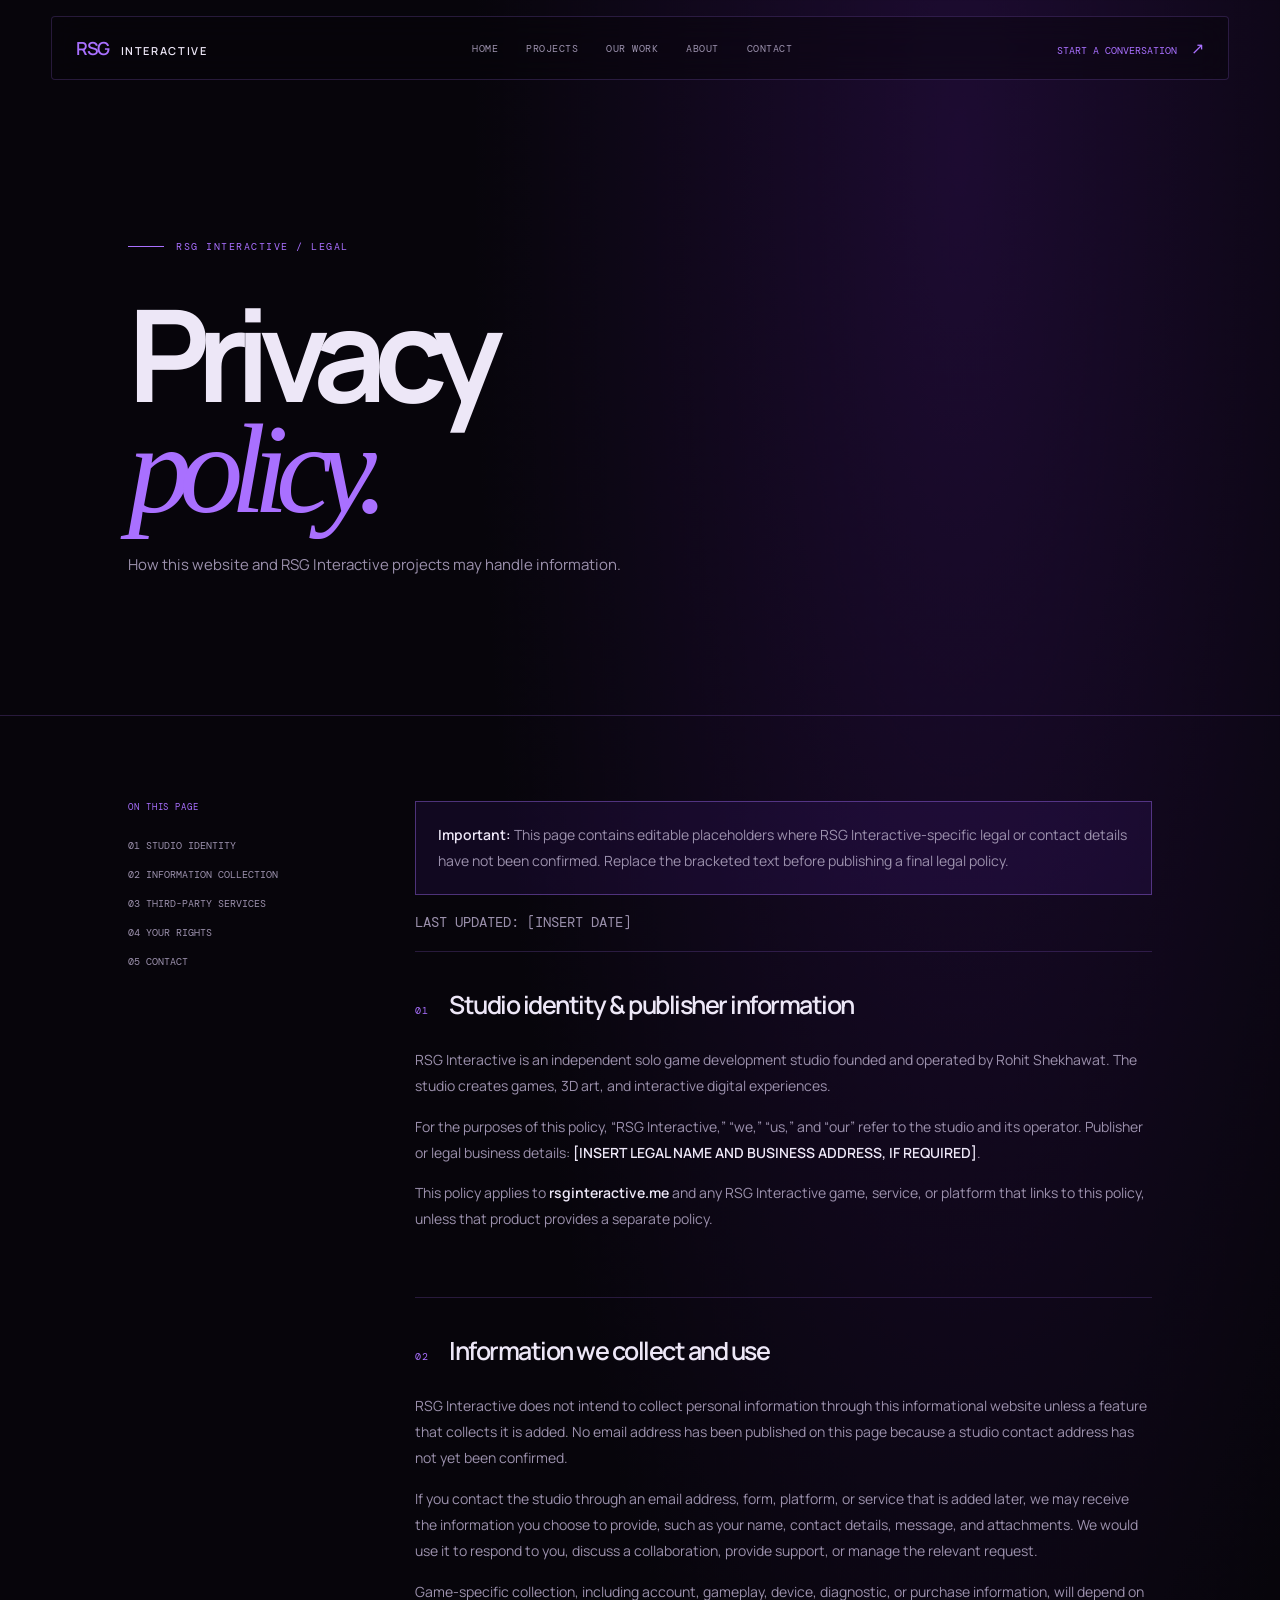
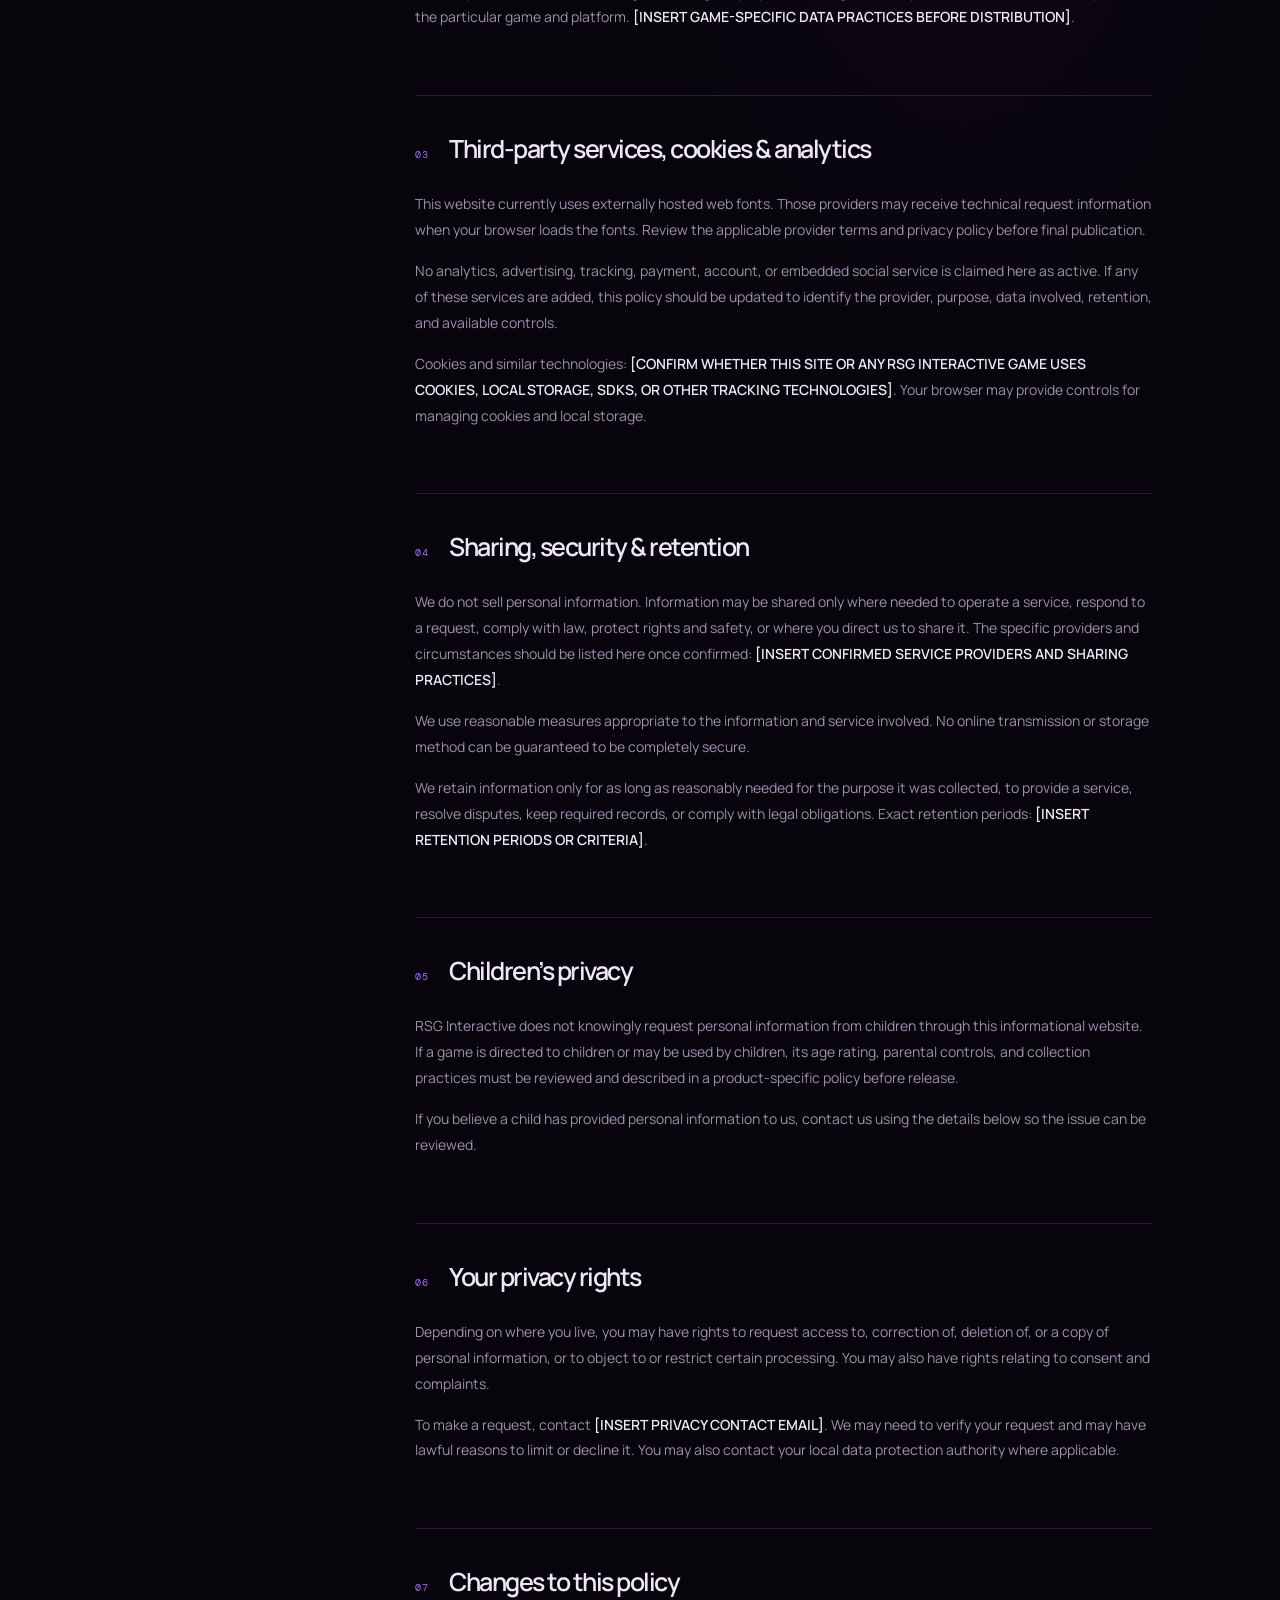
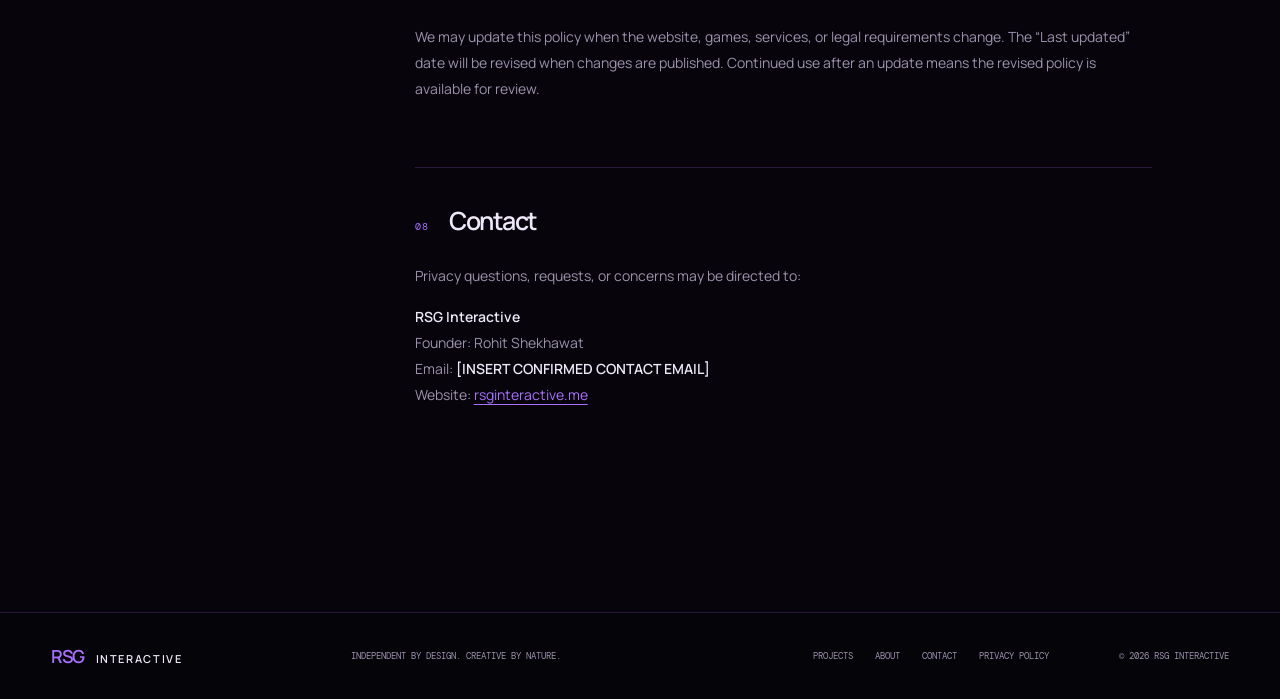
==== privacy-policy.html @ f35d57cc "SMALL_CHANGES" ====
<!doctype html>
<html lang="en">
<head>
  <meta charset="utf-8">
  <meta name="viewport" content="width=device-width, initial-scale=1">
  <meta name="description" content="Privacy Policy for RSG Interactive, an independent game development studio operated by Rohit Shekhawat.">
  <meta name="theme-color" content="#07050b">
  <title>Privacy Policy — RSG Interactive</title>
  <link rel="preconnect" href="https://fonts.googleapis.com">
  <link rel="preconnect" href="https://fonts.gstatic.com" crossorigin>
  <link href="https://fonts.googleapis.com/css2?family=DM+Mono:wght@400;500&family=Manrope:wght@400;500;600;700;800&display=swap" rel="stylesheet">
  <link rel="stylesheet" href="style.css">
</head>
<body>
  <header class="site-header" id="home">
    <a class="brand" href="index.html" aria-label="RSG Interactive home"><span>RSG</span> INTERACTIVE</a>
    <nav class="site-nav" aria-label="Primary navigation">
      <a href="index.html">Home</a><a href="index.html#projects">Projects</a><a href="index.html#work">Our Work</a><a href="index.html#about">About</a><a href="index.html#contact">Contact</a>
    </nav>
    <a class="nav-contact" href="index.html#contact">Start a conversation <span>↗</span></a>
    <button class="menu-toggle" type="button" aria-label="Open navigation" aria-expanded="false"><i></i><i></i></button>
  </header>

  <main class="privacy-page">
    <section class="privacy-hero"><p class="kicker"><span></span> RSG Interactive / Legal</p><h1>Privacy<br><em>policy.</em></h1><p>How this website and RSG Interactive projects may handle information.</p></section>
    <div class="privacy-layout">
      <aside class="privacy-index"><span>On this page</span><a href="#identity">01 Studio identity</a><a href="#collection">02 Information collection</a><a href="#services">03 Third-party services</a><a href="#rights">04 Your rights</a><a href="#contact">05 Contact</a></aside>
      <article class="privacy-copy">
        <p class="policy-note"><strong>Important:</strong> This page contains editable placeholders where RSG Interactive-specific legal or contact details have not been confirmed. Replace the bracketed text before publishing a final legal policy.</p>
        <p class="last-updated">Last updated: [INSERT DATE]</p>
        <section id="identity"><h2>01 <span>Studio identity & publisher information</span></h2><p>RSG Interactive is an independent solo game development studio founded and operated by Rohit Shekhawat. The studio creates games, 3D art, and interactive digital experiences.</p><p>For the purposes of this policy, “RSG Interactive,” “we,” “us,” and “our” refer to the studio and its operator. Publisher or legal business details: <strong>[INSERT LEGAL NAME AND BUSINESS ADDRESS, IF REQUIRED]</strong>.</p><p>This policy applies to <strong>rsginteractive.me</strong> and any RSG Interactive game, service, or platform that links to this policy, unless that product provides a separate policy.</p></section>
        <section id="collection"><h2>02 <span>Information we collect and use</span></h2><p>RSG Interactive does not intend to collect personal information through this informational website unless a feature that collects it is added. No email address has been published on this page because a studio contact address has not yet been confirmed.</p><p>If you contact the studio through an email address, form, platform, or service that is added later, we may receive the information you choose to provide, such as your name, contact details, message, and attachments. We would use it to respond to you, discuss a collaboration, provide support, or manage the relevant request.</p><p>Game-specific collection, including account, gameplay, device, diagnostic, or purchase information, will depend on the particular game and platform. <strong>[INSERT GAME-SPECIFIC DATA PRACTICES BEFORE DISTRIBUTION]</strong>.</p></section>
        <section id="services"><h2>03 <span>Third-party services, cookies & analytics</span></h2><p>This website currently uses externally hosted web fonts. Those providers may receive technical request information when your browser loads the fonts. Review the applicable provider terms and privacy policy before final publication.</p><p>No analytics, advertising, tracking, payment, account, or embedded social service is claimed here as active. If any of these services are added, this policy should be updated to identify the provider, purpose, data involved, retention, and available controls.</p><p>Cookies and similar technologies: <strong>[CONFIRM WHETHER THIS SITE OR ANY RSG INTERACTIVE GAME USES COOKIES, LOCAL STORAGE, SDKS, OR OTHER TRACKING TECHNOLOGIES]</strong>. Your browser may provide controls for managing cookies and local storage.</p></section>
        <section><h2>04 <span>Sharing, security & retention</span></h2><p>We do not sell personal information. Information may be shared only where needed to operate a service, respond to a request, comply with law, protect rights and safety, or where you direct us to share it. The specific providers and circumstances should be listed here once confirmed: <strong>[INSERT CONFIRMED SERVICE PROVIDERS AND SHARING PRACTICES]</strong>.</p><p>We use reasonable measures appropriate to the information and service involved. No online transmission or storage method can be guaranteed to be completely secure.</p><p>We retain information only for as long as reasonably needed for the purpose it was collected, to provide a service, resolve disputes, keep required records, or comply with legal obligations. Exact retention periods: <strong>[INSERT RETENTION PERIODS OR CRITERIA]</strong>.</p></section>
        <section><h2>05 <span>Children’s privacy</span></h2><p>RSG Interactive does not knowingly request personal information from children through this informational website. If a game is directed to children or may be used by children, its age rating, parental controls, and collection practices must be reviewed and described in a product-specific policy before release.</p><p>If you believe a child has provided personal information to us, contact us using the details below so the issue can be reviewed.</p></section>
        <section id="rights"><h2>06 <span>Your privacy rights</span></h2><p>Depending on where you live, you may have rights to request access to, correction of, deletion of, or a copy of personal information, or to object to or restrict certain processing. You may also have rights relating to consent and complaints.</p><p>To make a request, contact <strong>[INSERT PRIVACY CONTACT EMAIL]</strong>. We may need to verify your request and may have lawful reasons to limit or decline it. You may also contact your local data protection authority where applicable.</p></section>
        <section><h2>07 <span>Changes to this policy</span></h2><p>We may update this policy when the website, games, services, or legal requirements change. The “Last updated” date will be revised when changes are published. Continued use after an update means the revised policy is available for review.</p></section>
        <section id="contact"><h2>08 <span>Contact</span></h2><p>Privacy questions, requests, or concerns may be directed to:</p><p><strong>RSG Interactive</strong><br>Founder: Rohit Shekhawat<br>Email: <strong>[INSERT CONFIRMED CONTACT EMAIL]</strong><br>Website: <a href="https://rsginteractive.me/">rsginteractive.me</a></p></section>
      </article>
    </div>
  </main>
  <footer class="footer"><a class="brand" href="index.html"><span>RSG</span> INTERACTIVE</a><p>Independent by Design. Creative by Nature.</p><nav aria-label="Footer navigation"><a href="index.html#projects">Projects</a><a href="index.html#about">About</a><a href="index.html#contact">Contact</a><a href="privacy-policy.html">Privacy policy</a></nav><small>© <span id="year"></span> RSG INTERACTIVE</small></footer>
  <script src="script.js"></script>
</body>
</html>
---- style.css ----
:root{--black:#07050b;--plum:#12091f;--purple:#32105f;--violet:#7027d9;--lav:#a970ff;--white:#ede7f7;--muted:#9c91ad;--line:rgba(169,112,255,.2);--sans:'Manrope',Arial,sans-serif;--mono:'DM Mono',monospace}
*{box-sizing:border-box}html{scroll-behavior:smooth}body{margin:0;background:var(--black);color:var(--white);font-family:var(--sans);overflow-x:hidden}a{color:inherit;text-decoration:none}button{font:inherit}
.cursor-glow{position:fixed;z-index:0;pointer-events:none;width:420px;height:420px;border-radius:50%;background:radial-gradient(circle,rgba(112,39,217,.12),transparent 68%);transform:translate(-50%,-50%);transition:opacity .3s}
.site-header{position:fixed;z-index:20;top:16px;left:4%;right:4%;height:64px;padding:0 24px;display:flex;align-items:center;justify-content:space-between;border:1px solid rgba(169,112,255,.2);border-radius:4px;background:rgba(7,5,11,.45);backdrop-filter:blur(18px);transition:.3s}.site-header.scrolled{background:rgba(18,9,31,.94);border-color:rgba(169,112,255,.35)}
.brand{font-size:11px;letter-spacing:.15em;font-weight:600;white-space:nowrap}.brand span{color:var(--lav);font-size:18px;letter-spacing:-.08em;margin-right:8px}.site-nav{display:flex;gap:28px;font:10px var(--mono);text-transform:uppercase;letter-spacing:.05em}.site-nav a{color:var(--muted);transition:.2s}.site-nav a:hover,.site-nav a.active{color:var(--white)}.nav-contact{font:10px var(--mono);text-transform:uppercase;color:var(--lav)}.nav-contact span{font-size:16px;margin-left:8px}.menu-toggle{display:none;background:none;border:0;padding:8px}.menu-toggle i{display:block;width:23px;border-top:1px solid var(--white);margin:5px}
.hero{min-height:780px;height:100vh;position:relative;display:flex;align-items:center;padding:130px 10vw 70px;overflow:hidden;background:radial-gradient(ellipse at 74% 44%,rgba(75,24,130,.42),transparent 43%),radial-gradient(ellipse at 11% 80%,rgba(49,16,95,.2),transparent 38%),var(--black)}.hero-grid{position:absolute;inset:0;opacity:.22;background-image:linear-gradient(rgba(169,112,255,.11) 1px,transparent 1px),linear-gradient(90deg,rgba(169,112,255,.11) 1px,transparent 1px);background-size:120px 120px;mask-image:linear-gradient(90deg,transparent 0%,black 55%,transparent 100%);transform:perspective(500px) rotateX(55deg) scale(1.7);transform-origin:center bottom}.orb{position:absolute;border-radius:50%;filter:blur(3px);pointer-events:none}.orb-one{width:53vw;height:53vw;right:-11%;top:7%;border:1px solid rgba(169,112,255,.28);box-shadow:0 0 100px rgba(112,39,217,.18),inset 0 0 80px rgba(112,39,217,.16)}.orb-two{width:22vw;height:22vw;right:13%;top:25%;background:radial-gradient(circle,rgba(169,112,255,.28),transparent 63%);animation:pulse 6s ease-in-out infinite}.particles i{position:absolute;width:3px;height:3px;border-radius:50%;background:var(--lav);box-shadow:0 0 12px var(--lav);animation:float 7s ease-in-out infinite}.particles i:nth-child(1){left:16%;top:28%}.particles i:nth-child(2){left:39%;top:20%;animation-delay:2s}.particles i:nth-child(3){left:80%;top:33%;animation-delay:1s}.particles i:nth-child(4){left:64%;top:74%;animation-delay:3s}.particles i:nth-child(5){left:28%;top:76%;animation-delay:4s}.particles i:nth-child(6){left:91%;top:64%;animation-delay:1.5s}
.hero-copy{position:relative;z-index:2;max-width:900px}.kicker,.section-tag{font:10px var(--mono);letter-spacing:.15em;text-transform:uppercase;color:var(--lav)}.kicker{display:flex;align-items:center;gap:12px}.kicker span{width:36px;border-top:1px solid var(--lav)}.hero-brand{font:12px var(--mono);letter-spacing:.22em;margin:42px 0 24px;color:var(--lav)}.hero-brand b{color:var(--white);font-weight:400}.hero h1{font-size:clamp(62px,9vw,145px);line-height:.9;letter-spacing:-.09em;font-weight:700;margin:0;max-width:900px;text-transform:uppercase}.hero h1 em{font-family:Georgia,serif;text-transform:none;font-weight:400;color:var(--lav);letter-spacing:-.1em}.hero h1 span{display:block;font-size:.57em;letter-spacing:-.08em;color:#9e96a9;margin-top:12px}.hero-lede{max-width:420px;color:var(--muted);font-size:14px;line-height:1.7;margin:42px 0 30px}.hero-actions{display:flex;gap:12px}.button{font:10px var(--mono);letter-spacing:.08em;text-transform:uppercase;padding:16px 21px;border:1px solid var(--line);transition:.25s}.button span{font-size:15px;margin-left:14px}.button-primary{background:var(--violet);border-color:var(--violet)}.button-primary:hover{background:var(--lav);color:var(--black)}.button-ghost:hover{background:rgba(169,112,255,.12)}.hero-meta{position:absolute;z-index:2;left:10vw;right:10vw;bottom:32px;display:flex;justify-content:space-between;color:#675d74;font:9px var(--mono);letter-spacing:.1em;text-transform:uppercase}.scroll-note{display:flex;gap:9px;align-items:center}.scroll-note i{width:1px;height:30px;background:var(--lav);display:inline-block}
.section-wrap{padding:150px 10vw;position:relative}.intro{background:linear-gradient(130deg,var(--plum),var(--black) 80%);display:grid;grid-template-columns:30% 70%;border-top:1px solid var(--line)}.intro-content{max-width:750px}.intro h2,.section-head h2,.expertise h2,.about h2{font-size:clamp(52px,7vw,105px);line-height:.88;letter-spacing:-.1em;margin:0 0 38px}.intro h2 em,.section-head h2 em,.expertise h2 em,.about h2 em,.contact h2 em{font-family:Georgia,serif;font-weight:400;color:var(--lav)}.intro-content p{color:var(--muted);font-size:15px;line-height:1.8;max-width:500px;margin:0 0 30px}.intro-content strong{color:var(--white);font-weight:500}.arrow-link{font:10px var(--mono);letter-spacing:.09em;text-transform:uppercase;color:var(--lav);border-bottom:1px solid var(--line);padding-bottom:10px}.arrow-link span{margin-left:15px;font-size:15px}
.projects{background:#0b0711}.section-head{display:flex;justify-content:space-between;align-items:end;margin-bottom:65px}.section-head h2{margin-top:24px;margin-bottom:0}.section-head>p{font:10px var(--mono);line-height:1.7;color:var(--muted);text-align:right}.project-grid{display:grid;grid-template-columns:1.12fr .88fr;gap:22px}.project-card:nth-child(2){margin-top:110px}.project-image{height:470px;position:relative;overflow:hidden;border:1px solid var(--line);transition:.5s}.project-card:hover .project-image{border-color:var(--lav);box-shadow:0 0 50px rgba(112,39,217,.18)}.placeholder-label{position:absolute;z-index:3;top:20px;right:20px;color:rgba(237,231,247,.5);font:8px var(--mono);text-transform:uppercase}.placeholder-coin{background:radial-gradient(circle at 54% 46%,rgba(112,39,217,.7),transparent 4%,rgba(50,16,95,.35) 22%,transparent 48%),linear-gradient(145deg,#12091f,#07050b 70%)}.placeholder-coin:before{content:'';position:absolute;inset:-20%;background:repeating-linear-gradient(130deg,transparent 0 45px,rgba(169,112,255,.08) 46px 47px);transform:rotate(8deg)}.coin-symbol{position:absolute;z-index:1;left:32%;top:26%;width:205px;height:205px;border:1px solid var(--lav);border-radius:50%;display:grid;place-items:center;color:var(--lav);font:130px Georgia;box-shadow:inset 0 0 0 14px rgba(169,112,255,.08),0 0 70px rgba(112,39,217,.38);transform:rotate(15deg)}.scan-lines{position:absolute;inset:0;background:repeating-linear-gradient(0deg,transparent 0 5px,rgba(169,112,255,.05) 6px 7px)}.placeholder-hanmul{background:linear-gradient(145deg,#27113d,#090712 72%)}.placeholder-hanmul:before{content:'';position:absolute;inset:0;background:radial-gradient(circle at 66% 26%,#dbc8ff 0 7%,transparent 7.5%),linear-gradient(155deg,transparent 42%,#32105f 42.2% 49%,transparent 49.2%),linear-gradient(40deg,transparent 37%,#1a1025 37.2% 59%,transparent 59.2%)}.hanmul-sun{position:absolute;width:130px;height:130px;border-radius:50%;right:19%;top:19%;background:radial-gradient(circle,#ede7f7,#a970ff 45%,transparent 70%);opacity:.8}.hanmul-land{position:absolute;bottom:-12%;left:-10%;width:130%;height:55%;background:#0d0a15;transform:rotate(-8deg);border-top:1px solid var(--lav)}.project-index,.project-type{position:absolute;bottom:20px;z-index:3;font:9px var(--mono);letter-spacing:.12em}.project-index{left:20px;color:var(--lav)}.project-type{right:20px;color:var(--muted)}.project-caption{display:flex;justify-content:space-between;gap:20px;border-bottom:1px solid var(--line);padding:21px 0}.project-caption h3{margin:0 0 8px;font-size:26px;letter-spacing:-.07em}.project-caption p{color:var(--muted);font-size:12px;line-height:1.6;max-width:440px;margin:0}.project-link{font:9px var(--mono);color:var(--lav);white-space:nowrap;padding-top:5px}
.work{background:var(--black)}.work-grid{display:grid;grid-template-columns:repeat(12,1fr);gap:14px}.work-tile{grid-column:span 4}.work-tile:nth-child(4),.work-tile:nth-child(5){grid-column:span 6}.tile-art{height:255px;position:relative;overflow:hidden;border:1px solid var(--line)}.tile-art>span{position:absolute;z-index:2;top:14px;left:15px;font:10px var(--mono);color:var(--lav)}.work-tile h3{font-size:16px;letter-spacing:-.04em;margin:15px 0 5px}.work-tile p{font:9px var(--mono);color:var(--muted);margin:0;text-transform:uppercase}.tile-character .tile-art{background:radial-gradient(circle at 50% 40%,rgba(169,112,255,.6),transparent 28%),#150c24}.wire-figure{position:absolute;width:125px;height:190px;left:38%;top:18%;border:1px solid var(--lav);border-radius:48% 45% 20% 20%;transform:rotate(8deg);box-shadow:25px 20px 0 -18px #7027d9}.tile-environment .tile-art{background:linear-gradient(155deg,#32105f,#100b18)}.mountain-art{position:absolute;bottom:-13%;left:-5%;width:110%;height:70%;background:#1e1131;clip-path:polygon(0 100%,28% 22%,43% 55%,65% 0,100% 100%);border-top:1px solid var(--lav)}.tile-props .tile-art{background:radial-gradient(circle,#7027d9 0,transparent 3%,#12091f 35%,#07050b 80%)}.prop-art{position:absolute;width:100px;height:145px;border:1px solid var(--lav);left:40%;top:23%;transform:rotate(25deg);box-shadow:30px 12px 0 -1px rgba(169,112,255,.18)}.tile-animation .tile-art{background:#0d0815}.orbit-art{position:absolute;width:220px;height:220px;border:1px solid var(--lav);border-radius:50%;left:30%;top:8%;box-shadow:0 0 0 30px rgba(112,39,217,.12),inset 0 0 40px rgba(169,112,255,.18)}.tile-texture .tile-art{background:repeating-linear-gradient(120deg,#1b0b2d 0 11px,#32105f 12px 20px,#7027d9 21px 25px,#12091f 26px 37px)}
.expertise{display:grid;grid-template-columns:30% 70%;background:linear-gradient(135deg,#0d0716,#12091f)}.expertise-content{display:grid;grid-template-columns:1fr 1fr;gap:10%}.expertise h2{margin:0}.skill-list{border-top:1px solid var(--line)}.skill-list div{display:grid;grid-template-columns:36px 1fr 20px;gap:10px;align-items:center;min-height:57px;border-bottom:1px solid var(--line)}.skill-list span,.skill-list i{font:9px var(--mono);font-style:normal;color:var(--muted)}.skill-list b{font-size:13px;font-weight:500}
.about{display:grid;grid-template-columns:1fr 1fr;gap:10%;align-items:center;background:var(--black)}.about-visual{aspect-ratio:1;max-width:500px;position:relative;display:grid;place-items:center;background:radial-gradient(circle,rgba(169,112,255,.35),transparent 53%),var(--plum);border:1px solid var(--line);overflow:hidden}.about-visual:before,.about-visual:after{content:'';position:absolute;border:1px solid rgba(169,112,255,.4);border-radius:50%;width:85%;aspect-ratio:1}.about-visual:after{width:55%}.about-visual>span{font-size:clamp(80px,13vw,180px);font-weight:800;letter-spacing:-.15em;color:var(--lav);z-index:1}.about-visual small{position:absolute;z-index:2;left:20px;bottom:20px;font:9px var(--mono);line-height:1.6}.about h2{margin:25px 0 42px}.about-copy>p{max-width:440px;color:var(--muted);font-size:14px;line-height:1.8;margin:0 0 15px}
.contact{padding:150px 10vw 75px;background:linear-gradient(125deg,#32105f 0%,#12091f 45%,#07050b 100%);border-top:1px solid var(--line)}.contact h2{font-size:clamp(50px,8vw,120px);line-height:.9;letter-spacing:-.1em;margin:55px 0 30px}.contact>p:not(.section-tag){color:var(--muted);max-width:390px;font-size:14px;line-height:1.7}.contact-email{display:block;width:max-content;max-width:100%;margin-top:52px;padding-bottom:12px;border-bottom:1px solid var(--lav);font:clamp(20px,3vw,38px) var(--mono);color:var(--white)}.contact-email span{color:var(--lav);margin-left:24px}.socials{display:flex;gap:30px;margin-top:55px;font:10px var(--mono);text-transform:uppercase;color:var(--lav)}.socials span{margin-left:10px}.footer{display:grid;grid-template-columns:1fr 1.4fr 1.2fr auto;align-items:center;gap:20px;padding:28px 4%;background:#050408;border-top:1px solid var(--line);color:var(--muted)}.footer .brand{color:var(--white)}.footer p,.footer small,.footer nav{font:9px var(--mono);text-transform:uppercase}.footer nav{display:flex;justify-content:center;gap:22px}.footer nav a:hover{color:var(--lav)}
.reveal{opacity:0;transform:translateY(25px);transition:opacity .8s,transform .8s}.reveal.visible{opacity:1;transform:none}@keyframes pulse{50%{transform:scale(1.12);opacity:.7}}@keyframes float{50%{transform:translateY(-20px);opacity:.3}}
@media(max-width:800px){.site-header{left:4%;right:4%;padding:0 16px}.site-nav,.nav-contact{display:none}.menu-toggle{display:block}.site-nav.is-open{display:flex;position:absolute;top:63px;left:-1px;right:-1px;padding:25px;flex-direction:column;gap:22px;background:rgba(18,9,31,.98);border:1px solid var(--line)}.hero{min-height:760px;padding:140px 7vw 70px}.hero h1{font-size:15vw}.hero-lede{font-size:13px}.hero-meta{left:7vw;right:7vw}.section-wrap{padding:95px 7vw}.intro,.expertise,.about{display:block}.intro-content{margin-top:45px}.section-head{display:block}.section-head>p{text-align:left;margin-top:25px}.project-grid{display:block}.project-card:nth-child(2){margin-top:55px}.project-image{height:370px}.work-grid{display:grid;grid-template-columns:1fr 1fr}.work-tile,.work-tile:nth-child(4),.work-tile:nth-child(5){grid-column:span 1}.tile-art{height:190px}.expertise-content{display:block;margin-top:45px}.expertise h2{margin-bottom:50px}.about-visual{margin-bottom:55px}.contact{padding:95px 7vw 60px}.footer{grid-template-columns:1fr 1fr}.footer p{grid-column:span 2}.footer nav{justify-content:start}.footer small{justify-self:end}}
@media(max-width:500px){.hero-actions{flex-direction:column;align-items:flex-start}.button{width:100%;text-align:center}.hero h1{font-size:17vw}.project-caption{display:block}.project-link{display:block;margin-top:16px}.work-grid{display:block}.work-tile{margin-bottom:28px}.tile-art{height:230px}.footer{display:flex;flex-wrap:wrap}.footer p{width:100%;order:3}.footer nav{order:4;flex-wrap:wrap}.footer small{order:2}.socials{flex-direction:column;gap:16px}}
.privacy-page{padding-top:120px;background:radial-gradient(ellipse at 75% 4%,rgba(75,24,130,.32),transparent 36%),var(--black)}.privacy-hero{padding:110px 10vw 125px;border-bottom:1px solid var(--line)}.privacy-hero h1{font-size:clamp(64px,10vw,145px);line-height:.86;letter-spacing:-.1em;margin:45px 0 30px}.privacy-hero h1 em{font-family:Georgia,serif;color:var(--lav);font-weight:400}.privacy-hero>p:last-child{color:var(--muted);font-size:15px}.privacy-layout{display:grid;grid-template-columns:28% 72%;max-width:1400px;margin:0 auto;padding:85px 10vw 140px}.privacy-index{display:flex;flex-direction:column;align-self:start;position:sticky;top:110px;gap:16px;padding-right:40px}.privacy-index span{font:9px var(--mono);color:var(--lav);text-transform:uppercase;letter-spacing:.1em;margin-bottom:10px}.privacy-index a{font:10px var(--mono);color:var(--muted);text-transform:uppercase;transition:.2s}.privacy-index a:hover{color:var(--white)}.privacy-copy{max-width:760px}.policy-note{border:1px solid rgba(169,112,255,.4);background:rgba(112,39,217,.1);padding:20px 22px;color:#c9bdd8;font-size:13px;line-height:1.7}.policy-note strong{color:var(--lav)}.last-updated{font:10px var(--mono);color:var(--muted);text-transform:uppercase;margin:35px 0 70px}.privacy-copy section{border-top:1px solid var(--line);padding:35px 0 50px;scroll-margin-top:100px}.privacy-copy h2{display:flex;gap:20px;align-items:baseline;color:var(--lav);font:10px var(--mono);letter-spacing:.12em;text-transform:uppercase;margin:0 0 25px}.privacy-copy h2 span{color:var(--white);font:600 25px var(--sans);letter-spacing:-.06em;text-transform:none}.privacy-copy p{color:var(--muted);font-size:14px;line-height:1.85;margin:0 0 15px}.privacy-copy p strong{color:var(--white);font-weight:600}.privacy-copy a{color:var(--lav);text-decoration:underline;text-underline-offset:4px}
@media(max-width:800px){.privacy-page{padding-top:85px}.privacy-hero{padding:85px 7vw 80px}.privacy-layout{display:block;padding:65px 7vw 90px}.privacy-index{position:static;display:grid;grid-template-columns:1fr 1fr;padding:0 0 60px;gap:14px}.privacy-index span{grid-column:span 2}.privacy-copy h2{display:block}.privacy-copy h2 span{display:block;margin-top:12px}.privacy-copy section{padding:30px 0 42px}.footer nav{flex-wrap:wrap}}
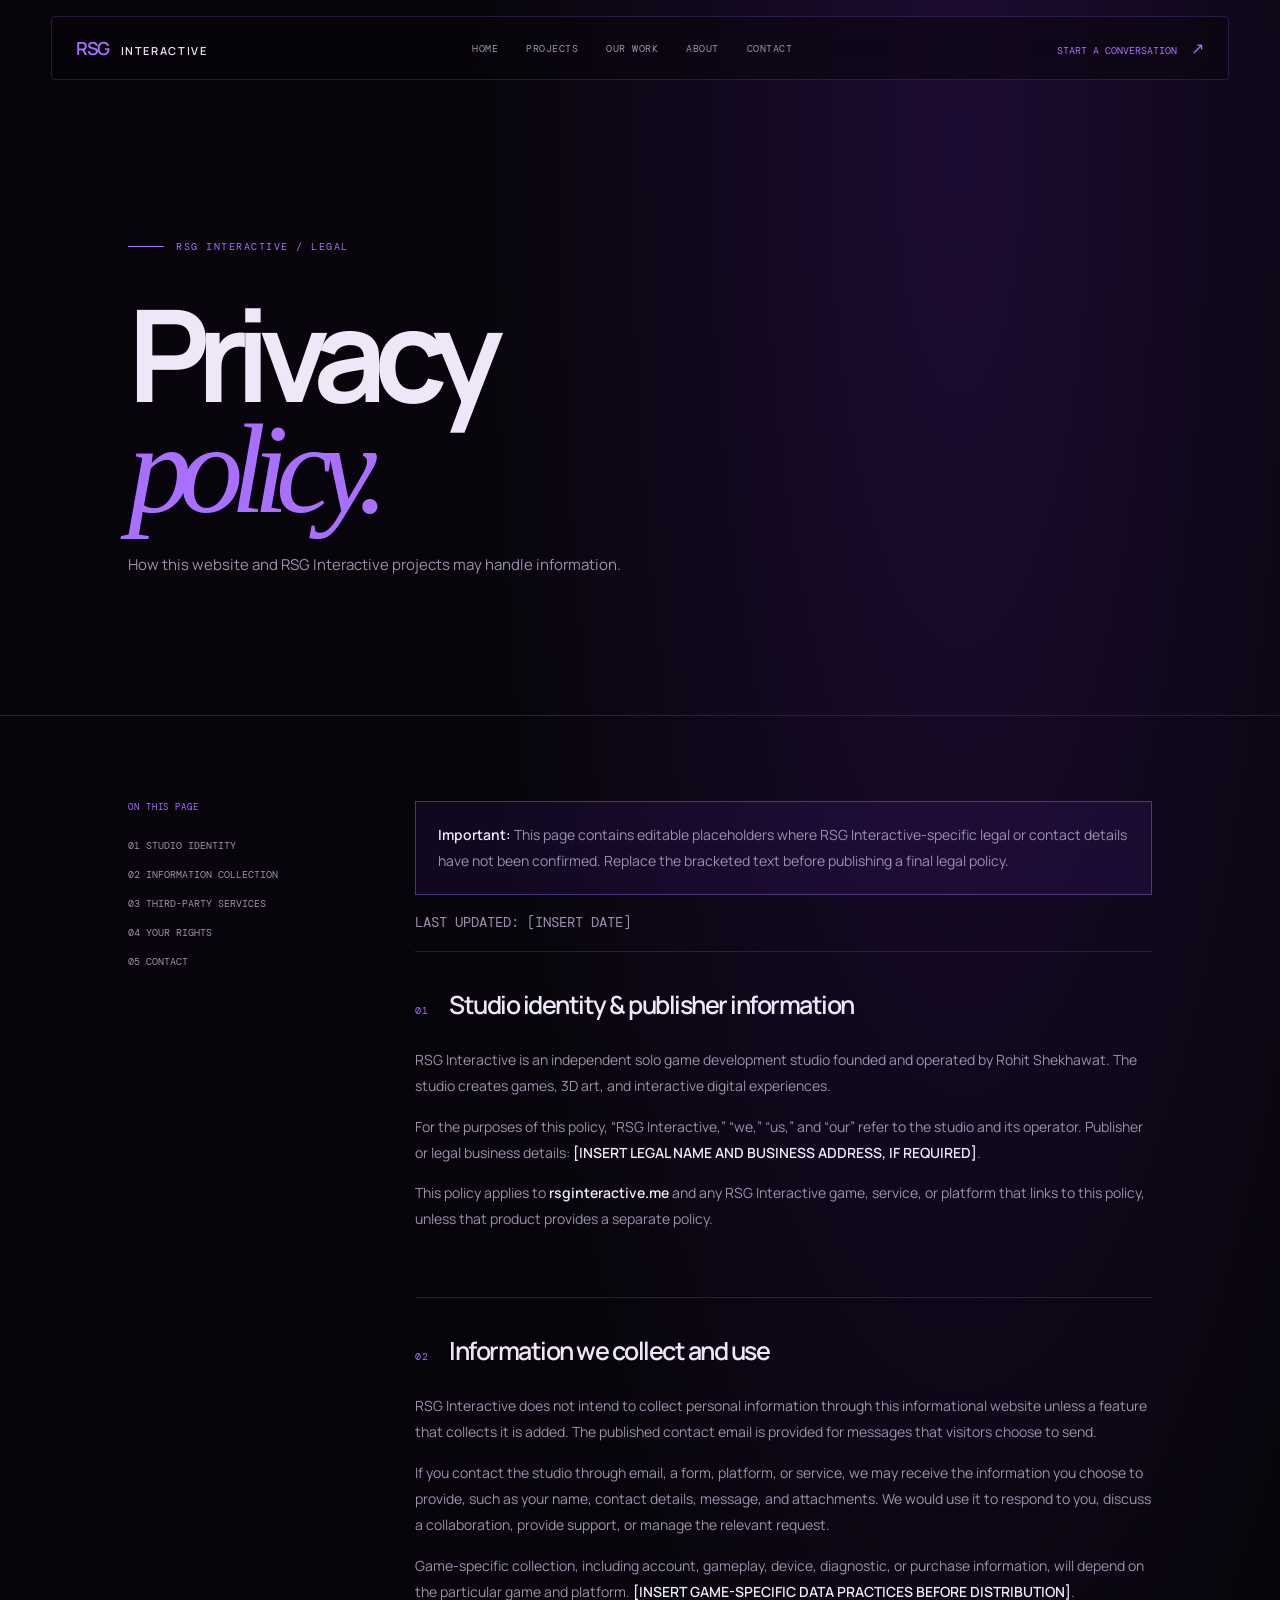
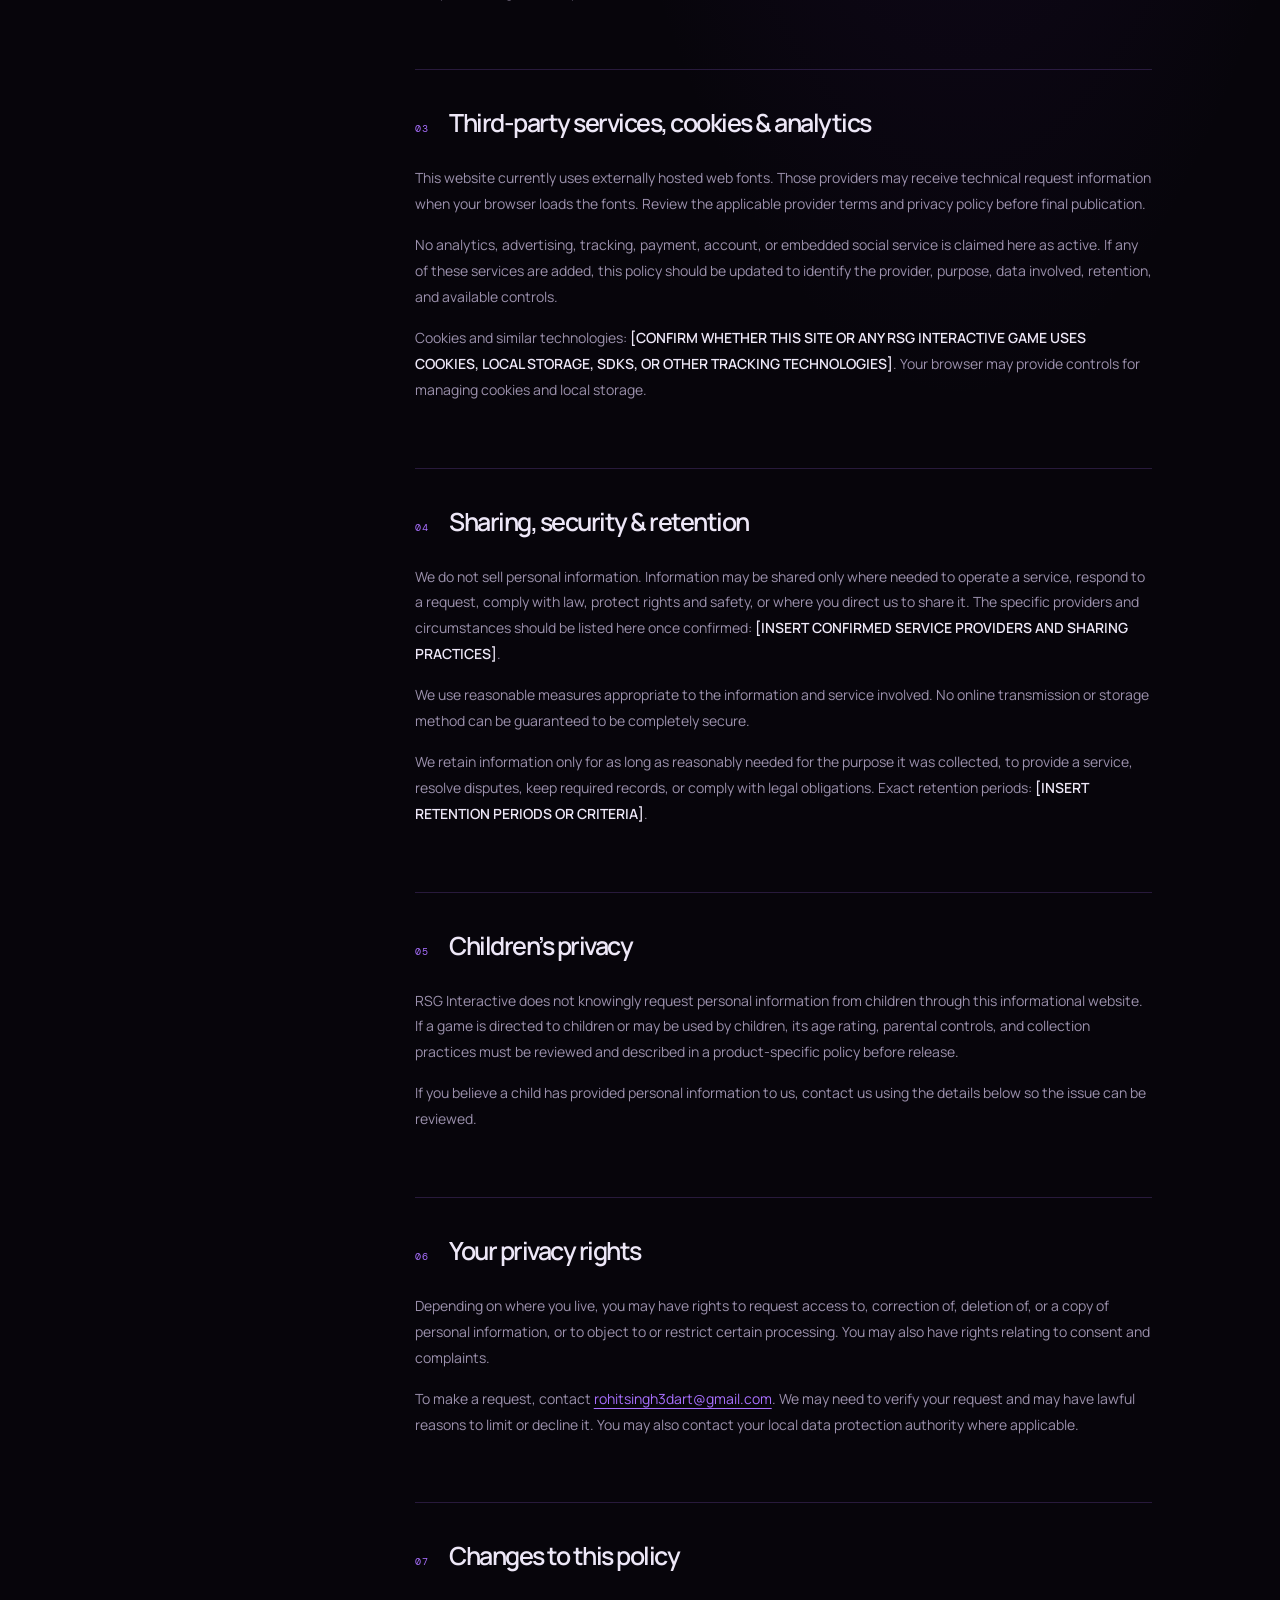
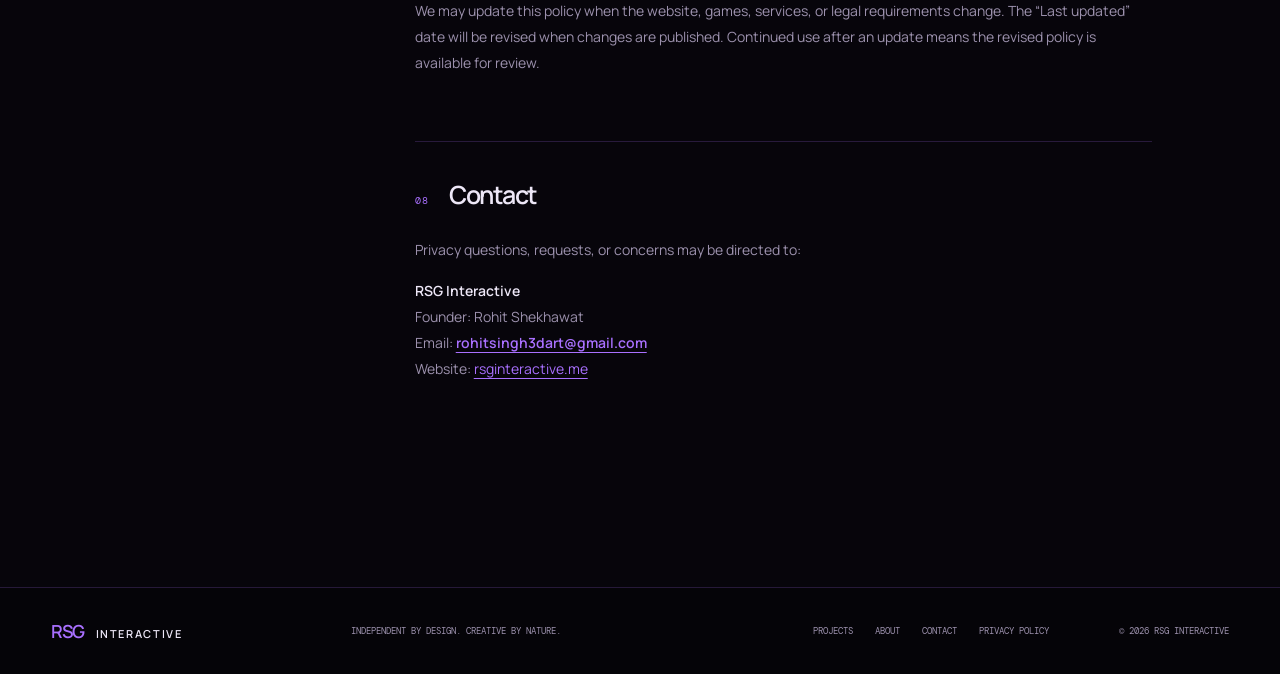
==== commit e1e53a85: "small_changes" ====
--- a/privacy-policy.html
+++ b/privacy-policy.html
@@ -29,13 +29,13 @@
         <p class="policy-note"><strong>Important:</strong> This page contains editable placeholders where RSG Interactive-specific legal or contact details have not been confirmed. Replace the bracketed text before publishing a final legal policy.</p>
         <p class="last-updated">Last updated: [INSERT DATE]</p>
         <section id="identity"><h2>01 <span>Studio identity & publisher information</span></h2><p>RSG Interactive is an independent solo game development studio founded and operated by Rohit Shekhawat. The studio creates games, 3D art, and interactive digital experiences.</p><p>For the purposes of this policy, “RSG Interactive,” “we,” “us,” and “our” refer to the studio and its operator. Publisher or legal business details: <strong>[INSERT LEGAL NAME AND BUSINESS ADDRESS, IF REQUIRED]</strong>.</p><p>This policy applies to <strong>rsginteractive.me</strong> and any RSG Interactive game, service, or platform that links to this policy, unless that product provides a separate policy.</p></section>
-        <section id="collection"><h2>02 <span>Information we collect and use</span></h2><p>RSG Interactive does not intend to collect personal information through this informational website unless a feature that collects it is added. No email address has been published on this page because a studio contact address has not yet been confirmed.</p><p>If you contact the studio through an email address, form, platform, or service that is added later, we may receive the information you choose to provide, such as your name, contact details, message, and attachments. We would use it to respond to you, discuss a collaboration, provide support, or manage the relevant request.</p><p>Game-specific collection, including account, gameplay, device, diagnostic, or purchase information, will depend on the particular game and platform. <strong>[INSERT GAME-SPECIFIC DATA PRACTICES BEFORE DISTRIBUTION]</strong>.</p></section>
+        <section id="collection"><h2>02 <span>Information we collect and use</span></h2><p>RSG Interactive does not intend to collect personal information through this informational website unless a feature that collects it is added. The published contact email is provided for messages that visitors choose to send.</p><p>If you contact the studio through email, a form, platform, or service, we may receive the information you choose to provide, such as your name, contact details, message, and attachments. We would use it to respond to you, discuss a collaboration, provide support, or manage the relevant request.</p><p>Game-specific collection, including account, gameplay, device, diagnostic, or purchase information, will depend on the particular game and platform. <strong>[INSERT GAME-SPECIFIC DATA PRACTICES BEFORE DISTRIBUTION]</strong>.</p></section>
         <section id="services"><h2>03 <span>Third-party services, cookies & analytics</span></h2><p>This website currently uses externally hosted web fonts. Those providers may receive technical request information when your browser loads the fonts. Review the applicable provider terms and privacy policy before final publication.</p><p>No analytics, advertising, tracking, payment, account, or embedded social service is claimed here as active. If any of these services are added, this policy should be updated to identify the provider, purpose, data involved, retention, and available controls.</p><p>Cookies and similar technologies: <strong>[CONFIRM WHETHER THIS SITE OR ANY RSG INTERACTIVE GAME USES COOKIES, LOCAL STORAGE, SDKS, OR OTHER TRACKING TECHNOLOGIES]</strong>. Your browser may provide controls for managing cookies and local storage.</p></section>
         <section><h2>04 <span>Sharing, security & retention</span></h2><p>We do not sell personal information. Information may be shared only where needed to operate a service, respond to a request, comply with law, protect rights and safety, or where you direct us to share it. The specific providers and circumstances should be listed here once confirmed: <strong>[INSERT CONFIRMED SERVICE PROVIDERS AND SHARING PRACTICES]</strong>.</p><p>We use reasonable measures appropriate to the information and service involved. No online transmission or storage method can be guaranteed to be completely secure.</p><p>We retain information only for as long as reasonably needed for the purpose it was collected, to provide a service, resolve disputes, keep required records, or comply with legal obligations. Exact retention periods: <strong>[INSERT RETENTION PERIODS OR CRITERIA]</strong>.</p></section>
         <section><h2>05 <span>Children’s privacy</span></h2><p>RSG Interactive does not knowingly request personal information from children through this informational website. If a game is directed to children or may be used by children, its age rating, parental controls, and collection practices must be reviewed and described in a product-specific policy before release.</p><p>If you believe a child has provided personal information to us, contact us using the details below so the issue can be reviewed.</p></section>
-        <section id="rights"><h2>06 <span>Your privacy rights</span></h2><p>Depending on where you live, you may have rights to request access to, correction of, deletion of, or a copy of personal information, or to object to or restrict certain processing. You may also have rights relating to consent and complaints.</p><p>To make a request, contact <strong>[INSERT PRIVACY CONTACT EMAIL]</strong>. We may need to verify your request and may have lawful reasons to limit or decline it. You may also contact your local data protection authority where applicable.</p></section>
+        <section id="rights"><h2>06 <span>Your privacy rights</span></h2><p>Depending on where you live, you may have rights to request access to, correction of, deletion of, or a copy of personal information, or to object to or restrict certain processing. You may also have rights relating to consent and complaints.</p><p>To make a request, contact <a href="mailto:rohitsingh3dart@gmail.com">rohitsingh3dart@gmail.com</a>. We may need to verify your request and may have lawful reasons to limit or decline it. You may also contact your local data protection authority where applicable.</p></section>
         <section><h2>07 <span>Changes to this policy</span></h2><p>We may update this policy when the website, games, services, or legal requirements change. The “Last updated” date will be revised when changes are published. Continued use after an update means the revised policy is available for review.</p></section>
-        <section id="contact"><h2>08 <span>Contact</span></h2><p>Privacy questions, requests, or concerns may be directed to:</p><p><strong>RSG Interactive</strong><br>Founder: Rohit Shekhawat<br>Email: <strong>[INSERT CONFIRMED CONTACT EMAIL]</strong><br>Website: <a href="https://rsginteractive.me/">rsginteractive.me</a></p></section>
+        <section id="contact"><h2>08 <span>Contact</span></h2><p>Privacy questions, requests, or concerns may be directed to:</p><p><strong>RSG Interactive</strong><br>Founder: Rohit Shekhawat<br>Email: <strong><a href="mailto:rohitsingh3dart@gmail.com">rohitsingh3dart@gmail.com</a></strong><br>Website: <a href="https://rsginteractive.me/">rsginteractive.me</a></p></section>
       </article>
     </div>
   </main>
--- a/style.css
+++ b/style.css
@@ -6,13 +6,13 @@
 .hero{min-height:780px;height:100vh;position:relative;display:flex;align-items:center;padding:130px 10vw 70px;overflow:hidden;background:radial-gradient(ellipse at 74% 44%,rgba(75,24,130,.42),transparent 43%),radial-gradient(ellipse at 11% 80%,rgba(49,16,95,.2),transparent 38%),var(--black)}.hero-grid{position:absolute;inset:0;opacity:.22;background-image:linear-gradient(rgba(169,112,255,.11) 1px,transparent 1px),linear-gradient(90deg,rgba(169,112,255,.11) 1px,transparent 1px);background-size:120px 120px;mask-image:linear-gradient(90deg,transparent 0%,black 55%,transparent 100%);transform:perspective(500px) rotateX(55deg) scale(1.7);transform-origin:center bottom}.orb{position:absolute;border-radius:50%;filter:blur(3px);pointer-events:none}.orb-one{width:53vw;height:53vw;right:-11%;top:7%;border:1px solid rgba(169,112,255,.28);box-shadow:0 0 100px rgba(112,39,217,.18),inset 0 0 80px rgba(112,39,217,.16)}.orb-two{width:22vw;height:22vw;right:13%;top:25%;background:radial-gradient(circle,rgba(169,112,255,.28),transparent 63%);animation:pulse 6s ease-in-out infinite}.particles i{position:absolute;width:3px;height:3px;border-radius:50%;background:var(--lav);box-shadow:0 0 12px var(--lav);animation:float 7s ease-in-out infinite}.particles i:nth-child(1){left:16%;top:28%}.particles i:nth-child(2){left:39%;top:20%;animation-delay:2s}.particles i:nth-child(3){left:80%;top:33%;animation-delay:1s}.particles i:nth-child(4){left:64%;top:74%;animation-delay:3s}.particles i:nth-child(5){left:28%;top:76%;animation-delay:4s}.particles i:nth-child(6){left:91%;top:64%;animation-delay:1.5s}
 .hero-copy{position:relative;z-index:2;max-width:900px}.kicker,.section-tag{font:10px var(--mono);letter-spacing:.15em;text-transform:uppercase;color:var(--lav)}.kicker{display:flex;align-items:center;gap:12px}.kicker span{width:36px;border-top:1px solid var(--lav)}.hero-brand{font:12px var(--mono);letter-spacing:.22em;margin:42px 0 24px;color:var(--lav)}.hero-brand b{color:var(--white);font-weight:400}.hero h1{font-size:clamp(62px,9vw,145px);line-height:.9;letter-spacing:-.09em;font-weight:700;margin:0;max-width:900px;text-transform:uppercase}.hero h1 em{font-family:Georgia,serif;text-transform:none;font-weight:400;color:var(--lav);letter-spacing:-.1em}.hero h1 span{display:block;font-size:.57em;letter-spacing:-.08em;color:#9e96a9;margin-top:12px}.hero-lede{max-width:420px;color:var(--muted);font-size:14px;line-height:1.7;margin:42px 0 30px}.hero-actions{display:flex;gap:12px}.button{font:10px var(--mono);letter-spacing:.08em;text-transform:uppercase;padding:16px 21px;border:1px solid var(--line);transition:.25s}.button span{font-size:15px;margin-left:14px}.button-primary{background:var(--violet);border-color:var(--violet)}.button-primary:hover{background:var(--lav);color:var(--black)}.button-ghost:hover{background:rgba(169,112,255,.12)}.hero-meta{position:absolute;z-index:2;left:10vw;right:10vw;bottom:32px;display:flex;justify-content:space-between;color:#675d74;font:9px var(--mono);letter-spacing:.1em;text-transform:uppercase}.scroll-note{display:flex;gap:9px;align-items:center}.scroll-note i{width:1px;height:30px;background:var(--lav);display:inline-block}
 .section-wrap{padding:150px 10vw;position:relative}.intro{background:linear-gradient(130deg,var(--plum),var(--black) 80%);display:grid;grid-template-columns:30% 70%;border-top:1px solid var(--line)}.intro-content{max-width:750px}.intro h2,.section-head h2,.expertise h2,.about h2{font-size:clamp(52px,7vw,105px);line-height:.88;letter-spacing:-.1em;margin:0 0 38px}.intro h2 em,.section-head h2 em,.expertise h2 em,.about h2 em,.contact h2 em{font-family:Georgia,serif;font-weight:400;color:var(--lav)}.intro-content p{color:var(--muted);font-size:15px;line-height:1.8;max-width:500px;margin:0 0 30px}.intro-content strong{color:var(--white);font-weight:500}.arrow-link{font:10px var(--mono);letter-spacing:.09em;text-transform:uppercase;color:var(--lav);border-bottom:1px solid var(--line);padding-bottom:10px}.arrow-link span{margin-left:15px;font-size:15px}
-.projects{background:#0b0711}.section-head{display:flex;justify-content:space-between;align-items:end;margin-bottom:65px}.section-head h2{margin-top:24px;margin-bottom:0}.section-head>p{font:10px var(--mono);line-height:1.7;color:var(--muted);text-align:right}.project-grid{display:grid;grid-template-columns:1.12fr .88fr;gap:22px}.project-card:nth-child(2){margin-top:110px}.project-image{height:470px;position:relative;overflow:hidden;border:1px solid var(--line);transition:.5s}.project-card:hover .project-image{border-color:var(--lav);box-shadow:0 0 50px rgba(112,39,217,.18)}.placeholder-label{position:absolute;z-index:3;top:20px;right:20px;color:rgba(237,231,247,.5);font:8px var(--mono);text-transform:uppercase}.placeholder-coin{background:radial-gradient(circle at 54% 46%,rgba(112,39,217,.7),transparent 4%,rgba(50,16,95,.35) 22%,transparent 48%),linear-gradient(145deg,#12091f,#07050b 70%)}.placeholder-coin:before{content:'';position:absolute;inset:-20%;background:repeating-linear-gradient(130deg,transparent 0 45px,rgba(169,112,255,.08) 46px 47px);transform:rotate(8deg)}.coin-symbol{position:absolute;z-index:1;left:32%;top:26%;width:205px;height:205px;border:1px solid var(--lav);border-radius:50%;display:grid;place-items:center;color:var(--lav);font:130px Georgia;box-shadow:inset 0 0 0 14px rgba(169,112,255,.08),0 0 70px rgba(112,39,217,.38);transform:rotate(15deg)}.scan-lines{position:absolute;inset:0;background:repeating-linear-gradient(0deg,transparent 0 5px,rgba(169,112,255,.05) 6px 7px)}.placeholder-hanmul{background:linear-gradient(145deg,#27113d,#090712 72%)}.placeholder-hanmul:before{content:'';position:absolute;inset:0;background:radial-gradient(circle at 66% 26%,#dbc8ff 0 7%,transparent 7.5%),linear-gradient(155deg,transparent 42%,#32105f 42.2% 49%,transparent 49.2%),linear-gradient(40deg,transparent 37%,#1a1025 37.2% 59%,transparent 59.2%)}.hanmul-sun{position:absolute;width:130px;height:130px;border-radius:50%;right:19%;top:19%;background:radial-gradient(circle,#ede7f7,#a970ff 45%,transparent 70%);opacity:.8}.hanmul-land{position:absolute;bottom:-12%;left:-10%;width:130%;height:55%;background:#0d0a15;transform:rotate(-8deg);border-top:1px solid var(--lav)}.project-index,.project-type{position:absolute;bottom:20px;z-index:3;font:9px var(--mono);letter-spacing:.12em}.project-index{left:20px;color:var(--lav)}.project-type{right:20px;color:var(--muted)}.project-caption{display:flex;justify-content:space-between;gap:20px;border-bottom:1px solid var(--line);padding:21px 0}.project-caption h3{margin:0 0 8px;font-size:26px;letter-spacing:-.07em}.project-caption p{color:var(--muted);font-size:12px;line-height:1.6;max-width:440px;margin:0}.project-link{font:9px var(--mono);color:var(--lav);white-space:nowrap;padding-top:5px}
+.projects{background:#0b0711}.section-head{display:flex;justify-content:space-between;align-items:end;margin-bottom:65px}.section-head h2{margin-top:24px;margin-bottom:0}.section-head>p{font:10px var(--mono);line-height:1.7;color:var(--muted);text-align:right}.project-grid{display:grid;grid-template-columns:minmax(0,1fr);gap:22px}.project-image{height:470px;position:relative;overflow:hidden;border:1px solid var(--line);transition:.5s}.project-card:hover .project-image{border-color:var(--lav);box-shadow:0 0 50px rgba(112,39,217,.18)}.placeholder-label{position:absolute;z-index:3;top:20px;right:20px;color:rgba(237,231,247,.5);font:8px var(--mono);text-transform:uppercase}.placeholder-coin{background:radial-gradient(circle at 54% 46%,rgba(112,39,217,.7),transparent 4%,rgba(50,16,95,.35) 22%,transparent 48%),linear-gradient(145deg,#12091f,#07050b 70%)}.placeholder-coin:before{content:'';position:absolute;inset:-20%;background:repeating-linear-gradient(130deg,transparent 0 45px,rgba(169,112,255,.08) 46px 47px);transform:rotate(8deg)}.coin-symbol{position:absolute;z-index:1;left:32%;top:26%;width:205px;height:205px;border:1px solid var(--lav);border-radius:50%;display:grid;place-items:center;color:var(--lav);font:130px Georgia;box-shadow:inset 0 0 0 14px rgba(169,112,255,.08),0 0 70px rgba(112,39,217,.38);transform:rotate(15deg)}.scan-lines{position:absolute;inset:0;background:repeating-linear-gradient(0deg,transparent 0 5px,rgba(169,112,255,.05) 6px 7px)}.project-index,.project-type{position:absolute;bottom:20px;z-index:3;font:9px var(--mono);letter-spacing:.12em}.project-index{left:20px;color:var(--lav)}.project-type{right:20px;color:var(--muted)}.project-caption{display:flex;justify-content:space-between;gap:20px;border-bottom:1px solid var(--line);padding:21px 0}.project-caption h3{margin:0 0 8px;font-size:26px;letter-spacing:-.07em}.project-caption p{color:var(--muted);font-size:12px;line-height:1.6;max-width:440px;margin:0}.project-link{font:9px var(--mono);color:var(--lav);white-space:nowrap;padding-top:5px}
 .work{background:var(--black)}.work-grid{display:grid;grid-template-columns:repeat(12,1fr);gap:14px}.work-tile{grid-column:span 4}.work-tile:nth-child(4),.work-tile:nth-child(5){grid-column:span 6}.tile-art{height:255px;position:relative;overflow:hidden;border:1px solid var(--line)}.tile-art>span{position:absolute;z-index:2;top:14px;left:15px;font:10px var(--mono);color:var(--lav)}.work-tile h3{font-size:16px;letter-spacing:-.04em;margin:15px 0 5px}.work-tile p{font:9px var(--mono);color:var(--muted);margin:0;text-transform:uppercase}.tile-character .tile-art{background:radial-gradient(circle at 50% 40%,rgba(169,112,255,.6),transparent 28%),#150c24}.wire-figure{position:absolute;width:125px;height:190px;left:38%;top:18%;border:1px solid var(--lav);border-radius:48% 45% 20% 20%;transform:rotate(8deg);box-shadow:25px 20px 0 -18px #7027d9}.tile-environment .tile-art{background:linear-gradient(155deg,#32105f,#100b18)}.mountain-art{position:absolute;bottom:-13%;left:-5%;width:110%;height:70%;background:#1e1131;clip-path:polygon(0 100%,28% 22%,43% 55%,65% 0,100% 100%);border-top:1px solid var(--lav)}.tile-props .tile-art{background:radial-gradient(circle,#7027d9 0,transparent 3%,#12091f 35%,#07050b 80%)}.prop-art{position:absolute;width:100px;height:145px;border:1px solid var(--lav);left:40%;top:23%;transform:rotate(25deg);box-shadow:30px 12px 0 -1px rgba(169,112,255,.18)}.tile-animation .tile-art{background:#0d0815}.orbit-art{position:absolute;width:220px;height:220px;border:1px solid var(--lav);border-radius:50%;left:30%;top:8%;box-shadow:0 0 0 30px rgba(112,39,217,.12),inset 0 0 40px rgba(169,112,255,.18)}.tile-texture .tile-art{background:repeating-linear-gradient(120deg,#1b0b2d 0 11px,#32105f 12px 20px,#7027d9 21px 25px,#12091f 26px 37px)}
 .expertise{display:grid;grid-template-columns:30% 70%;background:linear-gradient(135deg,#0d0716,#12091f)}.expertise-content{display:grid;grid-template-columns:1fr 1fr;gap:10%}.expertise h2{margin:0}.skill-list{border-top:1px solid var(--line)}.skill-list div{display:grid;grid-template-columns:36px 1fr 20px;gap:10px;align-items:center;min-height:57px;border-bottom:1px solid var(--line)}.skill-list span,.skill-list i{font:9px var(--mono);font-style:normal;color:var(--muted)}.skill-list b{font-size:13px;font-weight:500}
 .about{display:grid;grid-template-columns:1fr 1fr;gap:10%;align-items:center;background:var(--black)}.about-visual{aspect-ratio:1;max-width:500px;position:relative;display:grid;place-items:center;background:radial-gradient(circle,rgba(169,112,255,.35),transparent 53%),var(--plum);border:1px solid var(--line);overflow:hidden}.about-visual:before,.about-visual:after{content:'';position:absolute;border:1px solid rgba(169,112,255,.4);border-radius:50%;width:85%;aspect-ratio:1}.about-visual:after{width:55%}.about-visual>span{font-size:clamp(80px,13vw,180px);font-weight:800;letter-spacing:-.15em;color:var(--lav);z-index:1}.about-visual small{position:absolute;z-index:2;left:20px;bottom:20px;font:9px var(--mono);line-height:1.6}.about h2{margin:25px 0 42px}.about-copy>p{max-width:440px;color:var(--muted);font-size:14px;line-height:1.8;margin:0 0 15px}
-.contact{padding:150px 10vw 75px;background:linear-gradient(125deg,#32105f 0%,#12091f 45%,#07050b 100%);border-top:1px solid var(--line)}.contact h2{font-size:clamp(50px,8vw,120px);line-height:.9;letter-spacing:-.1em;margin:55px 0 30px}.contact>p:not(.section-tag){color:var(--muted);max-width:390px;font-size:14px;line-height:1.7}.contact-email{display:block;width:max-content;max-width:100%;margin-top:52px;padding-bottom:12px;border-bottom:1px solid var(--lav);font:clamp(20px,3vw,38px) var(--mono);color:var(--white)}.contact-email span{color:var(--lav);margin-left:24px}.socials{display:flex;gap:30px;margin-top:55px;font:10px var(--mono);text-transform:uppercase;color:var(--lav)}.socials span{margin-left:10px}.footer{display:grid;grid-template-columns:1fr 1.4fr 1.2fr auto;align-items:center;gap:20px;padding:28px 4%;background:#050408;border-top:1px solid var(--line);color:var(--muted)}.footer .brand{color:var(--white)}.footer p,.footer small,.footer nav{font:9px var(--mono);text-transform:uppercase}.footer nav{display:flex;justify-content:center;gap:22px}.footer nav a:hover{color:var(--lav)}
+.contact{padding:150px 10vw 75px;background:linear-gradient(125deg,#32105f 0%,#12091f 45%,#07050b 100%);border-top:1px solid var(--line)}.contact h2{font-size:clamp(50px,8vw,120px);line-height:.9;letter-spacing:-.1em;margin:55px 0 30px}.contact>p:not(.section-tag){color:var(--muted);max-width:390px;font-size:14px;line-height:1.7}.contact-email{display:block;width:max-content;max-width:100%;margin-top:52px;padding-bottom:12px;border-bottom:1px solid var(--lav);font:clamp(20px,3vw,38px) var(--mono);color:var(--white);overflow-wrap:anywhere}.contact-email span{color:var(--lav);margin-left:24px}.button-contact{display:inline-block;margin-top:28px;background:var(--violet);border-color:var(--violet)}.button-contact:hover{background:var(--lav);color:var(--black)}.socials{display:flex;gap:30px;margin-top:55px;font:10px var(--mono);text-transform:uppercase;color:var(--lav)}.socials span{margin-left:10px}.footer{display:grid;grid-template-columns:1fr 1.4fr 1.2fr auto;align-items:center;gap:20px;padding:28px 4%;background:#050408;border-top:1px solid var(--line);color:var(--muted)}.footer .brand{color:var(--white)}.footer p,.footer small,.footer nav{font:9px var(--mono);text-transform:uppercase}.footer nav{display:flex;justify-content:center;gap:22px}.footer nav a:hover{color:var(--lav)}
 .reveal{opacity:0;transform:translateY(25px);transition:opacity .8s,transform .8s}.reveal.visible{opacity:1;transform:none}@keyframes pulse{50%{transform:scale(1.12);opacity:.7}}@keyframes float{50%{transform:translateY(-20px);opacity:.3}}
-@media(max-width:800px){.site-header{left:4%;right:4%;padding:0 16px}.site-nav,.nav-contact{display:none}.menu-toggle{display:block}.site-nav.is-open{display:flex;position:absolute;top:63px;left:-1px;right:-1px;padding:25px;flex-direction:column;gap:22px;background:rgba(18,9,31,.98);border:1px solid var(--line)}.hero{min-height:760px;padding:140px 7vw 70px}.hero h1{font-size:15vw}.hero-lede{font-size:13px}.hero-meta{left:7vw;right:7vw}.section-wrap{padding:95px 7vw}.intro,.expertise,.about{display:block}.intro-content{margin-top:45px}.section-head{display:block}.section-head>p{text-align:left;margin-top:25px}.project-grid{display:block}.project-card:nth-child(2){margin-top:55px}.project-image{height:370px}.work-grid{display:grid;grid-template-columns:1fr 1fr}.work-tile,.work-tile:nth-child(4),.work-tile:nth-child(5){grid-column:span 1}.tile-art{height:190px}.expertise-content{display:block;margin-top:45px}.expertise h2{margin-bottom:50px}.about-visual{margin-bottom:55px}.contact{padding:95px 7vw 60px}.footer{grid-template-columns:1fr 1fr}.footer p{grid-column:span 2}.footer nav{justify-content:start}.footer small{justify-self:end}}
+@media(max-width:800px){.site-header{left:4%;right:4%;padding:0 16px}.site-nav,.nav-contact{display:none}.menu-toggle{display:block}.site-nav.is-open{display:flex;position:absolute;top:63px;left:-1px;right:-1px;padding:25px;flex-direction:column;gap:22px;background:rgba(18,9,31,.98);border:1px solid var(--line)}.hero{min-height:760px;padding:140px 7vw 70px}.hero h1{font-size:15vw}.hero-lede{font-size:13px}.hero-meta{left:7vw;right:7vw}.section-wrap{padding:95px 7vw}.intro,.expertise,.about{display:block}.intro-content{margin-top:45px}.section-head{display:block}.section-head>p{text-align:left;margin-top:25px}.project-grid{display:block}.project-image{height:370px}.work-grid{display:grid;grid-template-columns:1fr 1fr}.work-tile,.work-tile:nth-child(4),.work-tile:nth-child(5){grid-column:span 1}.tile-art{height:190px}.expertise-content{display:block;margin-top:45px}.expertise h2{margin-bottom:50px}.about-visual{margin-bottom:55px}.contact{padding:95px 7vw 60px}.footer{grid-template-columns:1fr 1fr}.footer p{grid-column:span 2}.footer nav{justify-content:start}.footer small{justify-self:end}}
 @media(max-width:500px){.hero-actions{flex-direction:column;align-items:flex-start}.button{width:100%;text-align:center}.hero h1{font-size:17vw}.project-caption{display:block}.project-link{display:block;margin-top:16px}.work-grid{display:block}.work-tile{margin-bottom:28px}.tile-art{height:230px}.footer{display:flex;flex-wrap:wrap}.footer p{width:100%;order:3}.footer nav{order:4;flex-wrap:wrap}.footer small{order:2}.socials{flex-direction:column;gap:16px}}
 .privacy-page{padding-top:120px;background:radial-gradient(ellipse at 75% 4%,rgba(75,24,130,.32),transparent 36%),var(--black)}.privacy-hero{padding:110px 10vw 125px;border-bottom:1px solid var(--line)}.privacy-hero h1{font-size:clamp(64px,10vw,145px);line-height:.86;letter-spacing:-.1em;margin:45px 0 30px}.privacy-hero h1 em{font-family:Georgia,serif;color:var(--lav);font-weight:400}.privacy-hero>p:last-child{color:var(--muted);font-size:15px}.privacy-layout{display:grid;grid-template-columns:28% 72%;max-width:1400px;margin:0 auto;padding:85px 10vw 140px}.privacy-index{display:flex;flex-direction:column;align-self:start;position:sticky;top:110px;gap:16px;padding-right:40px}.privacy-index span{font:9px var(--mono);color:var(--lav);text-transform:uppercase;letter-spacing:.1em;margin-bottom:10px}.privacy-index a{font:10px var(--mono);color:var(--muted);text-transform:uppercase;transition:.2s}.privacy-index a:hover{color:var(--white)}.privacy-copy{max-width:760px}.policy-note{border:1px solid rgba(169,112,255,.4);background:rgba(112,39,217,.1);padding:20px 22px;color:#c9bdd8;font-size:13px;line-height:1.7}.policy-note strong{color:var(--lav)}.last-updated{font:10px var(--mono);color:var(--muted);text-transform:uppercase;margin:35px 0 70px}.privacy-copy section{border-top:1px solid var(--line);padding:35px 0 50px;scroll-margin-top:100px}.privacy-copy h2{display:flex;gap:20px;align-items:baseline;color:var(--lav);font:10px var(--mono);letter-spacing:.12em;text-transform:uppercase;margin:0 0 25px}.privacy-copy h2 span{color:var(--white);font:600 25px var(--sans);letter-spacing:-.06em;text-transform:none}.privacy-copy p{color:var(--muted);font-size:14px;line-height:1.85;margin:0 0 15px}.privacy-copy p strong{color:var(--white);font-weight:600}.privacy-copy a{color:var(--lav);text-decoration:underline;text-underline-offset:4px}
 @media(max-width:800px){.privacy-page{padding-top:85px}.privacy-hero{padding:85px 7vw 80px}.privacy-layout{display:block;padding:65px 7vw 90px}.privacy-index{position:static;display:grid;grid-template-columns:1fr 1fr;padding:0 0 60px;gap:14px}.privacy-index span{grid-column:span 2}.privacy-copy h2{display:block}.privacy-copy h2 span{display:block;margin-top:12px}.privacy-copy section{padding:30px 0 42px}.footer nav{flex-wrap:wrap}}
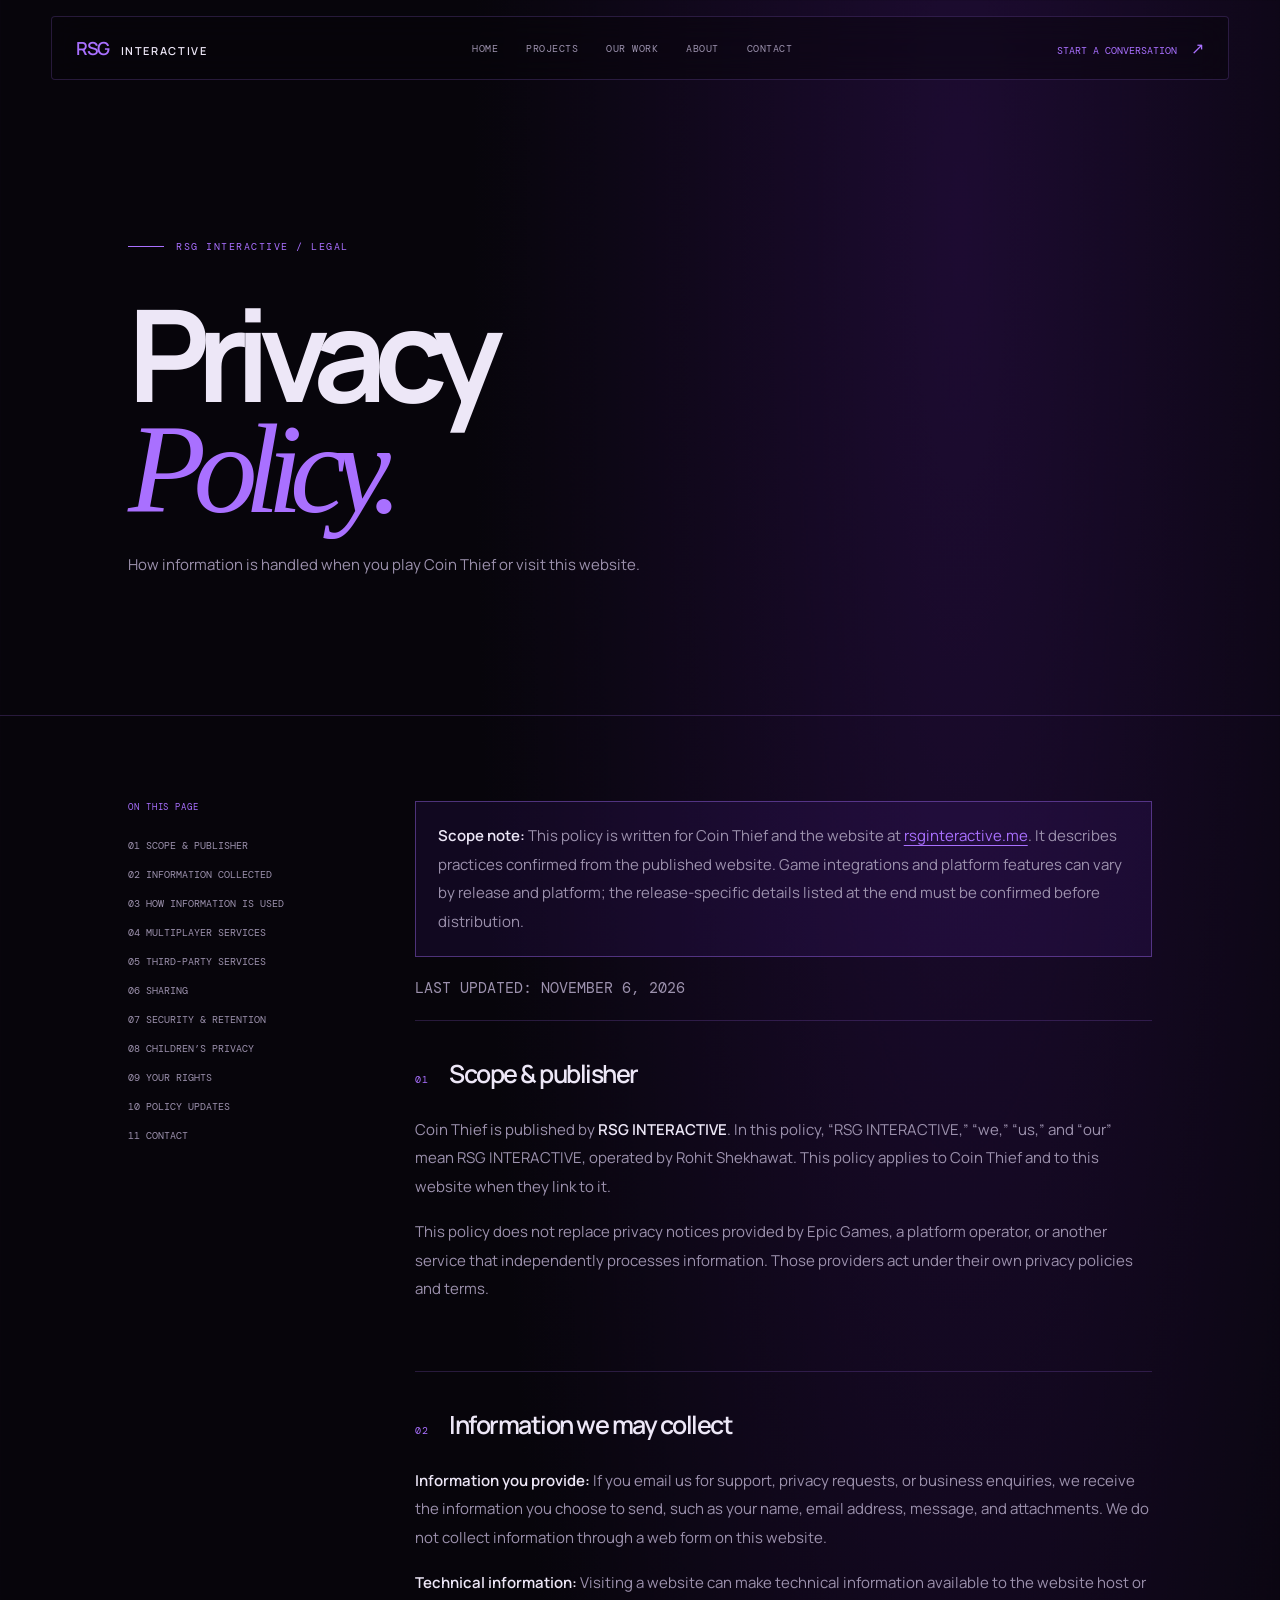
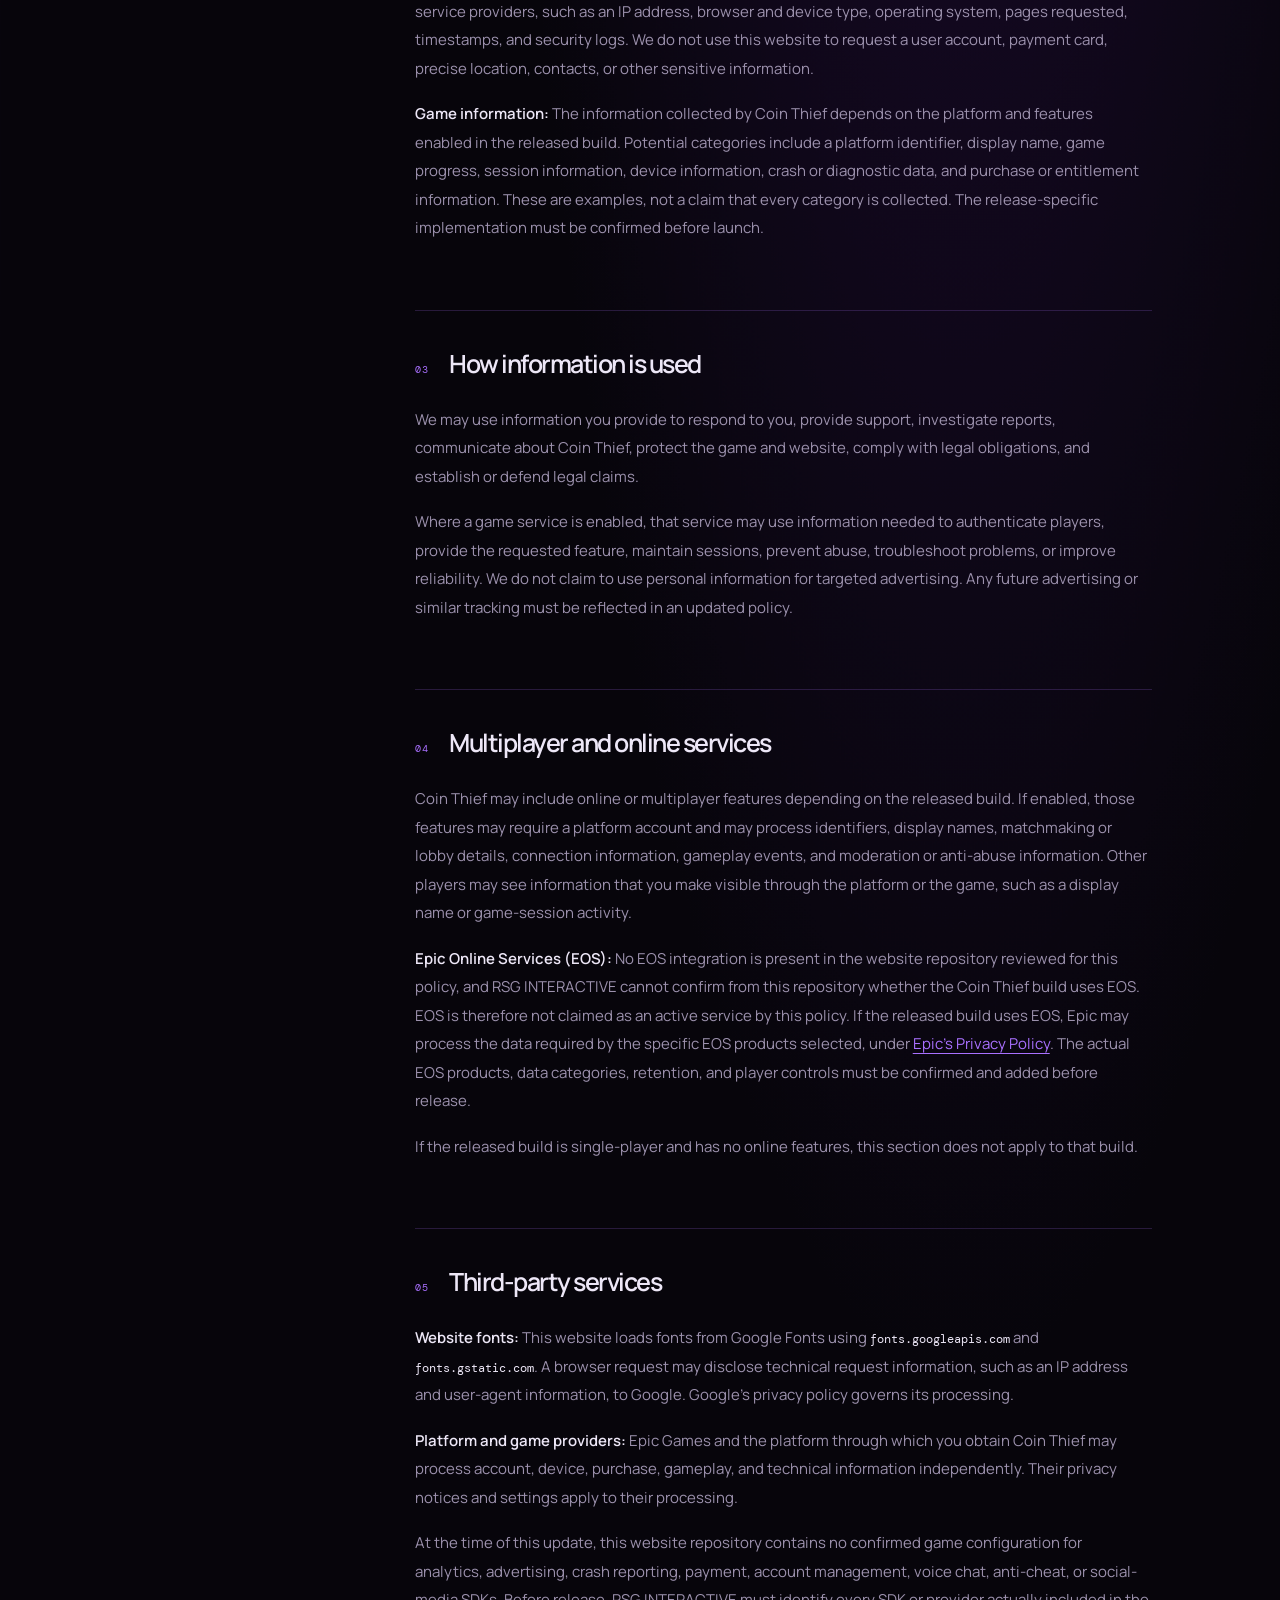
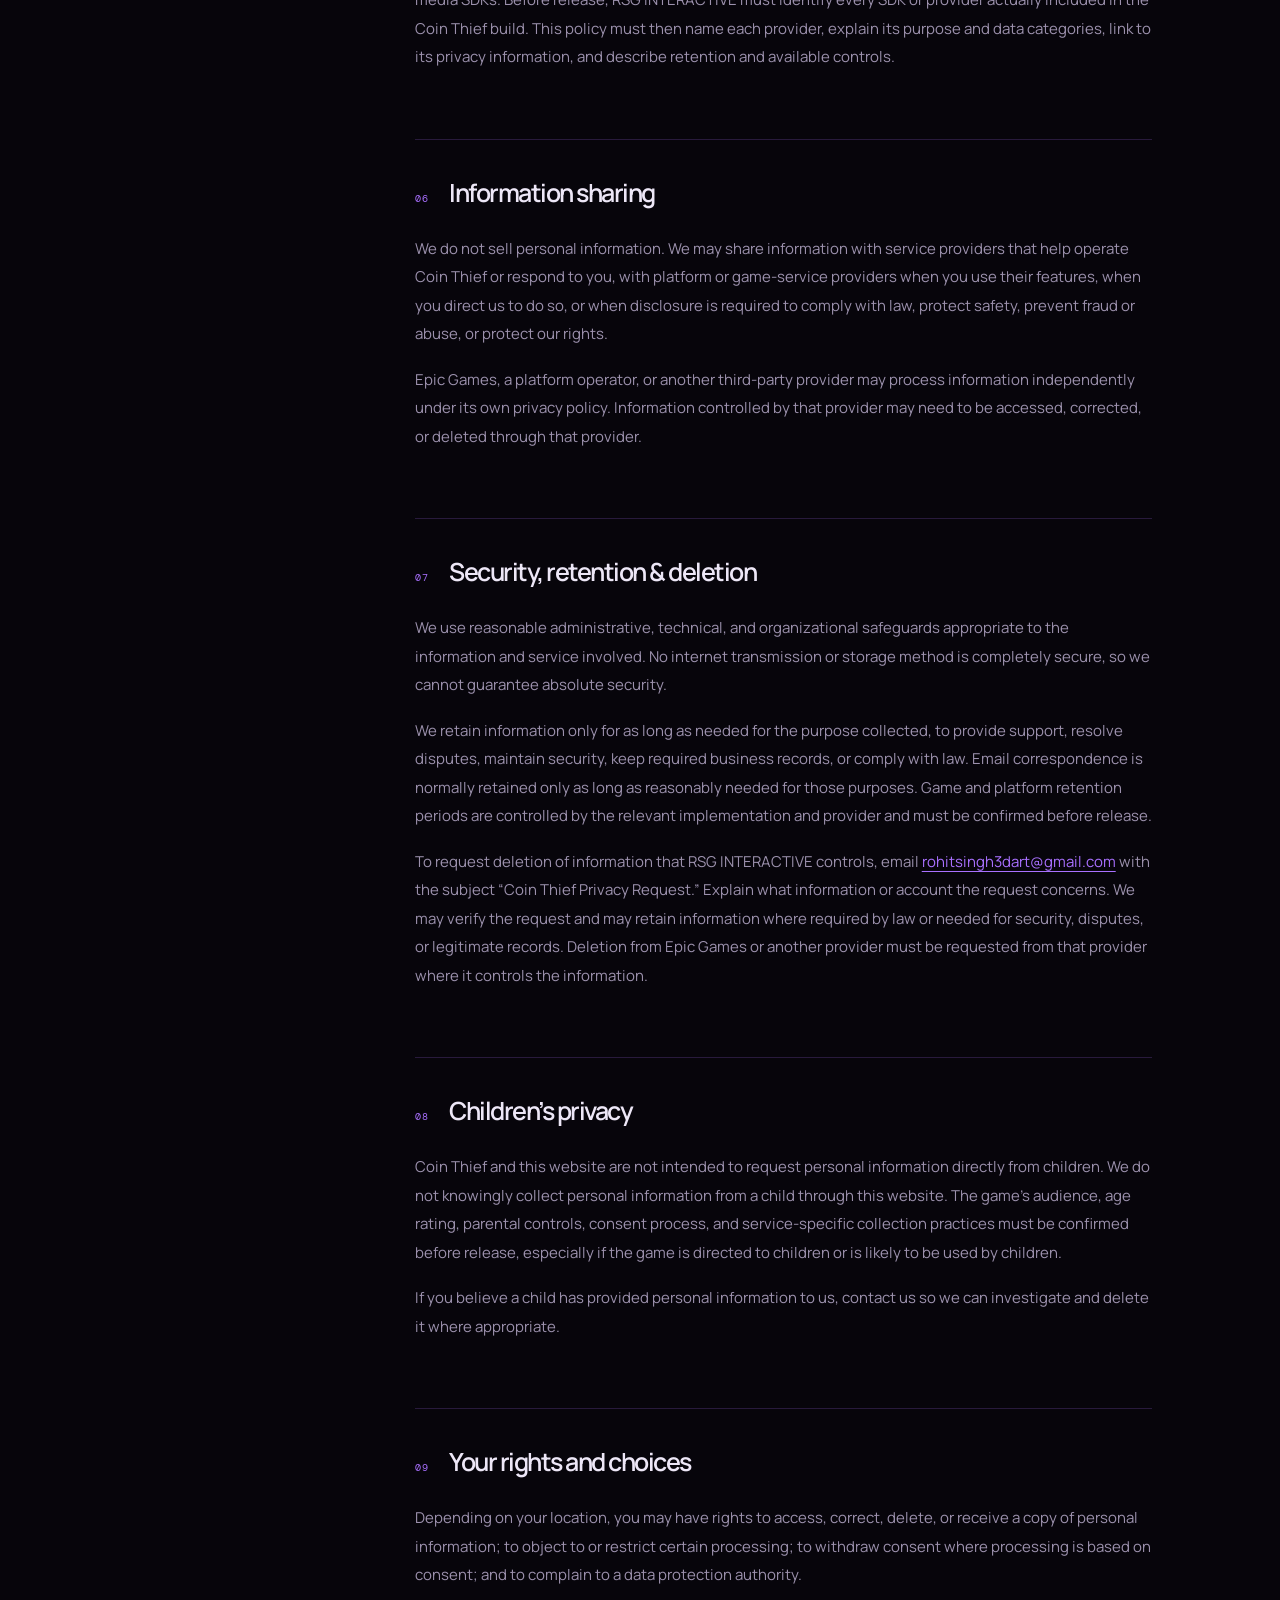
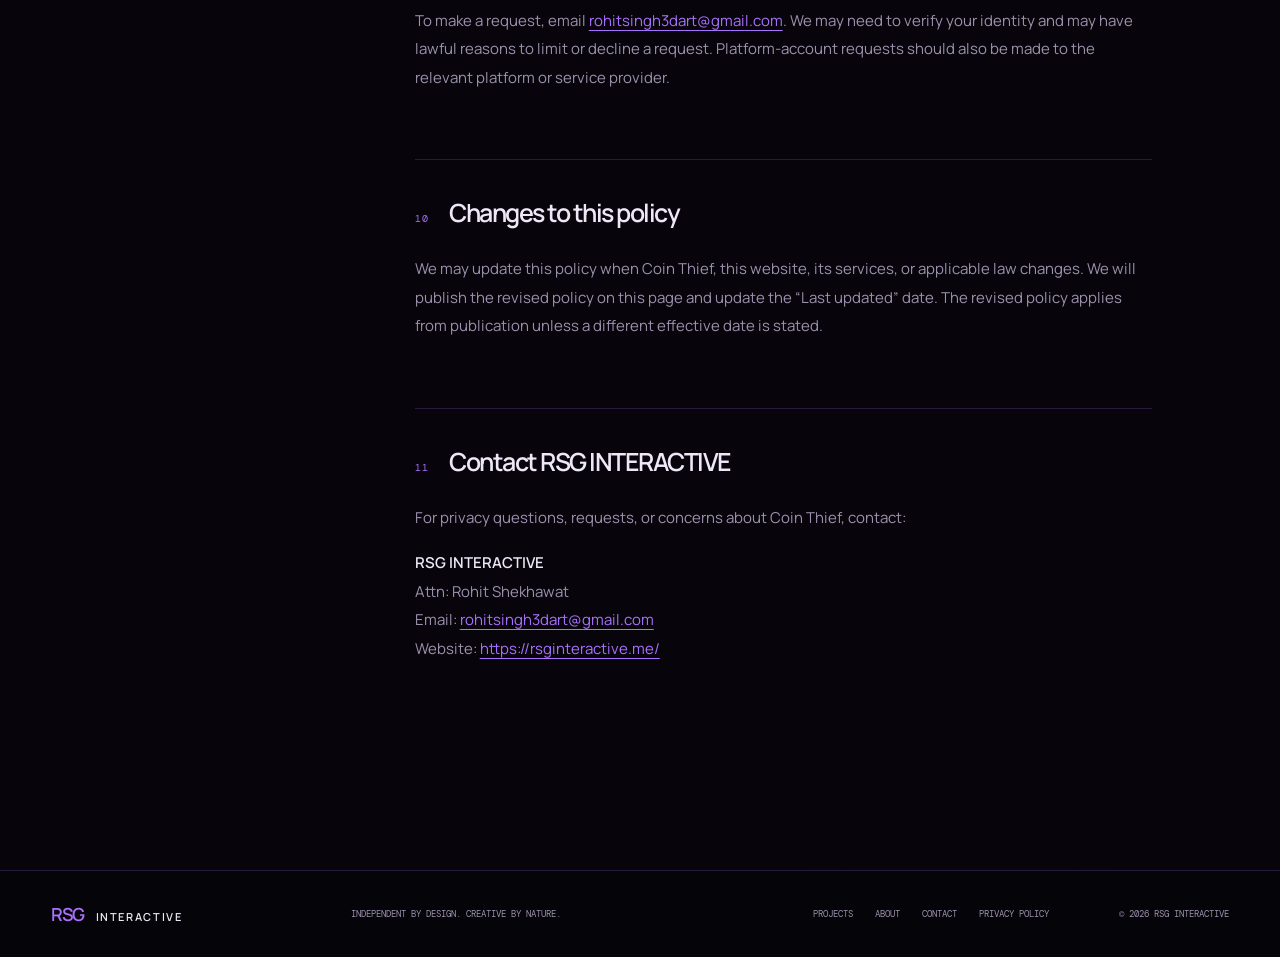
==== commit bfd45e25: "LITTLE_CHANGES" ====
--- a/privacy-policy.html
+++ b/privacy-policy.html
@@ -3,9 +3,9 @@
 <head>
   <meta charset="utf-8">
   <meta name="viewport" content="width=device-width, initial-scale=1">
-  <meta name="description" content="Privacy Policy for RSG Interactive, an independent game development studio operated by Rohit Shekhawat.">
+  <meta name="description" content="Privacy Policy for Coin Thief, published by RSG INTERACTIVE.">
   <meta name="theme-color" content="#07050b">
-  <title>Privacy Policy — RSG Interactive</title>
+  <title>Privacy Policy — Coin Thief | RSG INTERACTIVE</title>
   <link rel="preconnect" href="https://fonts.googleapis.com">
   <link rel="preconnect" href="https://fonts.gstatic.com" crossorigin>
   <link href="https://fonts.googleapis.com/css2?family=DM+Mono:wght@400;500&family=Manrope:wght@400;500;600;700;800&display=swap" rel="stylesheet">
@@ -22,20 +22,98 @@
   </header>
 
   <main class="privacy-page">
-    <section class="privacy-hero"><p class="kicker"><span></span> RSG Interactive / Legal</p><h1>Privacy<br><em>policy.</em></h1><p>How this website and RSG Interactive projects may handle information.</p></section>
+    <section class="privacy-hero">
+      <p class="kicker"><span></span> RSG INTERACTIVE / Legal</p>
+      <h1>Privacy<br><em>Policy.</em></h1>
+      <p>How information is handled when you play Coin Thief or visit this website.</p>
+    </section>
     <div class="privacy-layout">
-      <aside class="privacy-index"><span>On this page</span><a href="#identity">01 Studio identity</a><a href="#collection">02 Information collection</a><a href="#services">03 Third-party services</a><a href="#rights">04 Your rights</a><a href="#contact">05 Contact</a></aside>
+      <aside class="privacy-index">
+        <span>On this page</span>
+        <a href="#scope">01 Scope & publisher</a>
+        <a href="#collection">02 Information collected</a>
+        <a href="#use">03 How information is used</a>
+        <a href="#multiplayer">04 Multiplayer services</a>
+        <a href="#third-parties">05 Third-party services</a>
+        <a href="#sharing">06 Sharing</a>
+        <a href="#security">07 Security & retention</a>
+        <a href="#children">08 Children’s privacy</a>
+        <a href="#rights">09 Your rights</a>
+        <a href="#changes">10 Policy updates</a>
+        <a href="#contact">11 Contact</a>
+      </aside>
       <article class="privacy-copy">
-        <p class="policy-note"><strong>Important:</strong> This page contains editable placeholders where RSG Interactive-specific legal or contact details have not been confirmed. Replace the bracketed text before publishing a final legal policy.</p>
-        <p class="last-updated">Last updated: [INSERT DATE]</p>
-        <section id="identity"><h2>01 <span>Studio identity & publisher information</span></h2><p>RSG Interactive is an independent solo game development studio founded and operated by Rohit Shekhawat. The studio creates games, 3D art, and interactive digital experiences.</p><p>For the purposes of this policy, “RSG Interactive,” “we,” “us,” and “our” refer to the studio and its operator. Publisher or legal business details: <strong>[INSERT LEGAL NAME AND BUSINESS ADDRESS, IF REQUIRED]</strong>.</p><p>This policy applies to <strong>rsginteractive.me</strong> and any RSG Interactive game, service, or platform that links to this policy, unless that product provides a separate policy.</p></section>
-        <section id="collection"><h2>02 <span>Information we collect and use</span></h2><p>RSG Interactive does not intend to collect personal information through this informational website unless a feature that collects it is added. The published contact email is provided for messages that visitors choose to send.</p><p>If you contact the studio through email, a form, platform, or service, we may receive the information you choose to provide, such as your name, contact details, message, and attachments. We would use it to respond to you, discuss a collaboration, provide support, or manage the relevant request.</p><p>Game-specific collection, including account, gameplay, device, diagnostic, or purchase information, will depend on the particular game and platform. <strong>[INSERT GAME-SPECIFIC DATA PRACTICES BEFORE DISTRIBUTION]</strong>.</p></section>
-        <section id="services"><h2>03 <span>Third-party services, cookies & analytics</span></h2><p>This website currently uses externally hosted web fonts. Those providers may receive technical request information when your browser loads the fonts. Review the applicable provider terms and privacy policy before final publication.</p><p>No analytics, advertising, tracking, payment, account, or embedded social service is claimed here as active. If any of these services are added, this policy should be updated to identify the provider, purpose, data involved, retention, and available controls.</p><p>Cookies and similar technologies: <strong>[CONFIRM WHETHER THIS SITE OR ANY RSG INTERACTIVE GAME USES COOKIES, LOCAL STORAGE, SDKS, OR OTHER TRACKING TECHNOLOGIES]</strong>. Your browser may provide controls for managing cookies and local storage.</p></section>
-        <section><h2>04 <span>Sharing, security & retention</span></h2><p>We do not sell personal information. Information may be shared only where needed to operate a service, respond to a request, comply with law, protect rights and safety, or where you direct us to share it. The specific providers and circumstances should be listed here once confirmed: <strong>[INSERT CONFIRMED SERVICE PROVIDERS AND SHARING PRACTICES]</strong>.</p><p>We use reasonable measures appropriate to the information and service involved. No online transmission or storage method can be guaranteed to be completely secure.</p><p>We retain information only for as long as reasonably needed for the purpose it was collected, to provide a service, resolve disputes, keep required records, or comply with legal obligations. Exact retention periods: <strong>[INSERT RETENTION PERIODS OR CRITERIA]</strong>.</p></section>
-        <section><h2>05 <span>Children’s privacy</span></h2><p>RSG Interactive does not knowingly request personal information from children through this informational website. If a game is directed to children or may be used by children, its age rating, parental controls, and collection practices must be reviewed and described in a product-specific policy before release.</p><p>If you believe a child has provided personal information to us, contact us using the details below so the issue can be reviewed.</p></section>
-        <section id="rights"><h2>06 <span>Your privacy rights</span></h2><p>Depending on where you live, you may have rights to request access to, correction of, deletion of, or a copy of personal information, or to object to or restrict certain processing. You may also have rights relating to consent and complaints.</p><p>To make a request, contact <a href="mailto:rohitsingh3dart@gmail.com">rohitsingh3dart@gmail.com</a>. We may need to verify your request and may have lawful reasons to limit or decline it. You may also contact your local data protection authority where applicable.</p></section>
-        <section><h2>07 <span>Changes to this policy</span></h2><p>We may update this policy when the website, games, services, or legal requirements change. The “Last updated” date will be revised when changes are published. Continued use after an update means the revised policy is available for review.</p></section>
-        <section id="contact"><h2>08 <span>Contact</span></h2><p>Privacy questions, requests, or concerns may be directed to:</p><p><strong>RSG Interactive</strong><br>Founder: Rohit Shekhawat<br>Email: <strong><a href="mailto:rohitsingh3dart@gmail.com">rohitsingh3dart@gmail.com</a></strong><br>Website: <a href="https://rsginteractive.me/">rsginteractive.me</a></p></section>
+        <p class="policy-note"><strong>Scope note:</strong> This policy is written for Coin Thief and the website at <a href="https://rsginteractive.me/">rsginteractive.me</a>. It describes practices confirmed from the published website. Game integrations and platform features can vary by release and platform; the release-specific details listed at the end must be confirmed before distribution.</p>
+        <p class="last-updated">Last updated: November 6, 2026</p>
+
+        <section id="scope">
+          <h2>01 <span>Scope & publisher</span></h2>
+          <p>Coin Thief is published by <strong>RSG INTERACTIVE</strong>. In this policy, “RSG INTERACTIVE,” “we,” “us,” and “our” mean RSG INTERACTIVE, operated by Rohit Shekhawat. This policy applies to Coin Thief and to this website when they link to it.</p>
+          <p>This policy does not replace privacy notices provided by Epic Games, a platform operator, or another service that independently processes information. Those providers act under their own privacy policies and terms.</p>
+        </section>
+
+        <section id="collection">
+          <h2>02 <span>Information we may collect</span></h2>
+          <p><strong>Information you provide:</strong> If you email us for support, privacy requests, or business enquiries, we receive the information you choose to send, such as your name, email address, message, and attachments. We do not collect information through a web form on this website.</p>
+          <p><strong>Technical information:</strong> Visiting a website can make technical information available to the website host or service providers, such as an IP address, browser and device type, operating system, pages requested, timestamps, and security logs. We do not use this website to request a user account, payment card, precise location, contacts, or other sensitive information.</p>
+          <p><strong>Game information:</strong> The information collected by Coin Thief depends on the platform and features enabled in the released build. Potential categories include a platform identifier, display name, game progress, session information, device information, crash or diagnostic data, and purchase or entitlement information. These are examples, not a claim that every category is collected. The release-specific implementation must be confirmed before launch.</p>
+        </section>
+
+        <section id="use">
+          <h2>03 <span>How information is used</span></h2>
+          <p>We may use information you provide to respond to you, provide support, investigate reports, communicate about Coin Thief, protect the game and website, comply with legal obligations, and establish or defend legal claims.</p>
+          <p>Where a game service is enabled, that service may use information needed to authenticate players, provide the requested feature, maintain sessions, prevent abuse, troubleshoot problems, or improve reliability. We do not claim to use personal information for targeted advertising. Any future advertising or similar tracking must be reflected in an updated policy.</p>
+        </section>
+
+        <section id="multiplayer">
+          <h2>04 <span>Multiplayer and online services</span></h2>
+          <p>Coin Thief may include online or multiplayer features depending on the released build. If enabled, those features may require a platform account and may process identifiers, display names, matchmaking or lobby details, connection information, gameplay events, and moderation or anti-abuse information. Other players may see information that you make visible through the platform or the game, such as a display name or game-session activity.</p>
+          <p><strong>Epic Online Services (EOS):</strong> No EOS integration is present in the website repository reviewed for this policy, and RSG INTERACTIVE cannot confirm from this repository whether the Coin Thief build uses EOS. EOS is therefore not claimed as an active service by this policy. If the released build uses EOS, Epic may process the data required by the specific EOS products selected, under <a href="https://legal.epicgames.com/epicgames/privacy-policy">Epic’s Privacy Policy</a>. The actual EOS products, data categories, retention, and player controls must be confirmed and added before release.</p>
+          <p>If the released build is single-player and has no online features, this section does not apply to that build.</p>
+        </section>
+
+        <section id="third-parties">
+          <h2>05 <span>Third-party services</span></h2>
+          <p><strong>Website fonts:</strong> This website loads fonts from Google Fonts using <code>fonts.googleapis.com</code> and <code>fonts.gstatic.com</code>. A browser request may disclose technical request information, such as an IP address and user-agent information, to Google. Google’s privacy policy governs its processing.</p>
+          <p><strong>Platform and game providers:</strong> Epic Games and the platform through which you obtain Coin Thief may process account, device, purchase, gameplay, and technical information independently. Their privacy notices and settings apply to their processing.</p>
+          <p>At the time of this update, this website repository contains no confirmed game configuration for analytics, advertising, crash reporting, payment, account management, voice chat, anti-cheat, or social-media SDKs. Before release, RSG INTERACTIVE must identify every SDK or provider actually included in the Coin Thief build. This policy must then name each provider, explain its purpose and data categories, link to its privacy information, and describe retention and available controls.</p>
+        </section>
+
+        <section id="sharing">
+          <h2>06 <span>Information sharing</span></h2>
+          <p>We do not sell personal information. We may share information with service providers that help operate Coin Thief or respond to you, with platform or game-service providers when you use their features, when you direct us to do so, or when disclosure is required to comply with law, protect safety, prevent fraud or abuse, or protect our rights.</p>
+          <p>Epic Games, a platform operator, or another third-party provider may process information independently under its own privacy policy. Information controlled by that provider may need to be accessed, corrected, or deleted through that provider.</p>
+        </section>
+
+        <section id="security">
+          <h2>07 <span>Security, retention & deletion</span></h2>
+          <p>We use reasonable administrative, technical, and organizational safeguards appropriate to the information and service involved. No internet transmission or storage method is completely secure, so we cannot guarantee absolute security.</p>
+          <p>We retain information only for as long as needed for the purpose collected, to provide support, resolve disputes, maintain security, keep required business records, or comply with law. Email correspondence is normally retained only as long as reasonably needed for those purposes. Game and platform retention periods are controlled by the relevant implementation and provider and must be confirmed before release.</p>
+          <p>To request deletion of information that RSG INTERACTIVE controls, email <a href="mailto:rohitsingh3dart@gmail.com?subject=Coin%20Thief%20Privacy%20Request">rohitsingh3dart@gmail.com</a> with the subject “Coin Thief Privacy Request.” Explain what information or account the request concerns. We may verify the request and may retain information where required by law or needed for security, disputes, or legitimate records. Deletion from Epic Games or another provider must be requested from that provider where it controls the information.</p>
+        </section>
+
+        <section id="children">
+          <h2>08 <span>Children’s privacy</span></h2>
+          <p>Coin Thief and this website are not intended to request personal information directly from children. We do not knowingly collect personal information from a child through this website. The game’s audience, age rating, parental controls, consent process, and service-specific collection practices must be confirmed before release, especially if the game is directed to children or is likely to be used by children.</p>
+          <p>If you believe a child has provided personal information to us, contact us so we can investigate and delete it where appropriate.</p>
+        </section>
+
+        <section id="rights">
+          <h2>09 <span>Your rights and choices</span></h2>
+          <p>Depending on your location, you may have rights to access, correct, delete, or receive a copy of personal information; to object to or restrict certain processing; to withdraw consent where processing is based on consent; and to complain to a data protection authority.</p>
+          <p>To make a request, email <a href="mailto:rohitsingh3dart@gmail.com">rohitsingh3dart@gmail.com</a>. We may need to verify your identity and may have lawful reasons to limit or decline a request. Platform-account requests should also be made to the relevant platform or service provider.</p>
+        </section>
+
+        <section id="changes">
+          <h2>10 <span>Changes to this policy</span></h2>
+          <p>We may update this policy when Coin Thief, this website, its services, or applicable law changes. We will publish the revised policy on this page and update the “Last updated” date. The revised policy applies from publication unless a different effective date is stated.</p>
+        </section>
+
+        <section id="contact">
+          <h2>11 <span>Contact RSG INTERACTIVE</span></h2>
+          <p>For privacy questions, requests, or concerns about Coin Thief, contact:</p>
+          <p><strong>RSG INTERACTIVE</strong><br>Attn: Rohit Shekhawat<br>Email: <a href="mailto:rohitsingh3dart@gmail.com">rohitsingh3dart@gmail.com</a><br>Website: <a href="https://rsginteractive.me/">https://rsginteractive.me/</a></p>
+        </section>
       </article>
     </div>
   </main>
--- a/style.css
+++ b/style.css
@@ -14,5 +14,5 @@
 .reveal{opacity:0;transform:translateY(25px);transition:opacity .8s,transform .8s}.reveal.visible{opacity:1;transform:none}@keyframes pulse{50%{transform:scale(1.12);opacity:.7}}@keyframes float{50%{transform:translateY(-20px);opacity:.3}}
 @media(max-width:800px){.site-header{left:4%;right:4%;padding:0 16px}.site-nav,.nav-contact{display:none}.menu-toggle{display:block}.site-nav.is-open{display:flex;position:absolute;top:63px;left:-1px;right:-1px;padding:25px;flex-direction:column;gap:22px;background:rgba(18,9,31,.98);border:1px solid var(--line)}.hero{min-height:760px;padding:140px 7vw 70px}.hero h1{font-size:15vw}.hero-lede{font-size:13px}.hero-meta{left:7vw;right:7vw}.section-wrap{padding:95px 7vw}.intro,.expertise,.about{display:block}.intro-content{margin-top:45px}.section-head{display:block}.section-head>p{text-align:left;margin-top:25px}.project-grid{display:block}.project-image{height:370px}.work-grid{display:grid;grid-template-columns:1fr 1fr}.work-tile,.work-tile:nth-child(4),.work-tile:nth-child(5){grid-column:span 1}.tile-art{height:190px}.expertise-content{display:block;margin-top:45px}.expertise h2{margin-bottom:50px}.about-visual{margin-bottom:55px}.contact{padding:95px 7vw 60px}.footer{grid-template-columns:1fr 1fr}.footer p{grid-column:span 2}.footer nav{justify-content:start}.footer small{justify-self:end}}
 @media(max-width:500px){.hero-actions{flex-direction:column;align-items:flex-start}.button{width:100%;text-align:center}.hero h1{font-size:17vw}.project-caption{display:block}.project-link{display:block;margin-top:16px}.work-grid{display:block}.work-tile{margin-bottom:28px}.tile-art{height:230px}.footer{display:flex;flex-wrap:wrap}.footer p{width:100%;order:3}.footer nav{order:4;flex-wrap:wrap}.footer small{order:2}.socials{flex-direction:column;gap:16px}}
-.privacy-page{padding-top:120px;background:radial-gradient(ellipse at 75% 4%,rgba(75,24,130,.32),transparent 36%),var(--black)}.privacy-hero{padding:110px 10vw 125px;border-bottom:1px solid var(--line)}.privacy-hero h1{font-size:clamp(64px,10vw,145px);line-height:.86;letter-spacing:-.1em;margin:45px 0 30px}.privacy-hero h1 em{font-family:Georgia,serif;color:var(--lav);font-weight:400}.privacy-hero>p:last-child{color:var(--muted);font-size:15px}.privacy-layout{display:grid;grid-template-columns:28% 72%;max-width:1400px;margin:0 auto;padding:85px 10vw 140px}.privacy-index{display:flex;flex-direction:column;align-self:start;position:sticky;top:110px;gap:16px;padding-right:40px}.privacy-index span{font:9px var(--mono);color:var(--lav);text-transform:uppercase;letter-spacing:.1em;margin-bottom:10px}.privacy-index a{font:10px var(--mono);color:var(--muted);text-transform:uppercase;transition:.2s}.privacy-index a:hover{color:var(--white)}.privacy-copy{max-width:760px}.policy-note{border:1px solid rgba(169,112,255,.4);background:rgba(112,39,217,.1);padding:20px 22px;color:#c9bdd8;font-size:13px;line-height:1.7}.policy-note strong{color:var(--lav)}.last-updated{font:10px var(--mono);color:var(--muted);text-transform:uppercase;margin:35px 0 70px}.privacy-copy section{border-top:1px solid var(--line);padding:35px 0 50px;scroll-margin-top:100px}.privacy-copy h2{display:flex;gap:20px;align-items:baseline;color:var(--lav);font:10px var(--mono);letter-spacing:.12em;text-transform:uppercase;margin:0 0 25px}.privacy-copy h2 span{color:var(--white);font:600 25px var(--sans);letter-spacing:-.06em;text-transform:none}.privacy-copy p{color:var(--muted);font-size:14px;line-height:1.85;margin:0 0 15px}.privacy-copy p strong{color:var(--white);font-weight:600}.privacy-copy a{color:var(--lav);text-decoration:underline;text-underline-offset:4px}
+.privacy-page{padding-top:120px;background:radial-gradient(ellipse at 75% 4%,rgba(75,24,130,.32),transparent 36%),var(--black)}.privacy-hero{padding:110px 10vw 125px;border-bottom:1px solid var(--line)}.privacy-hero h1{font-size:clamp(64px,10vw,145px);line-height:.86;letter-spacing:-.1em;margin:45px 0 30px}.privacy-hero h1 em{font-family:Georgia,serif;color:var(--lav);font-weight:400}.privacy-hero>p:last-child{color:var(--muted);font-size:15px}.privacy-layout{display:grid;grid-template-columns:28% 72%;max-width:1400px;margin:0 auto;padding:85px 10vw 140px}.privacy-index{display:flex;flex-direction:column;align-self:start;position:sticky;top:110px;gap:16px;padding-right:40px}.privacy-index span{font:9px var(--mono);color:var(--lav);text-transform:uppercase;letter-spacing:.1em;margin-bottom:10px}.privacy-index a{font:10px var(--mono);color:var(--muted);text-transform:uppercase;transition:.2s}.privacy-index a:hover{color:var(--white)}.privacy-copy{max-width:760px}.policy-note{border:1px solid rgba(169,112,255,.4);background:rgba(112,39,217,.1);padding:20px 22px;color:#c9bdd8;font-size:13px;line-height:1.7}.policy-note strong{color:var(--lav)}.last-updated{font:10px var(--mono);color:var(--muted);text-transform:uppercase;margin:35px 0 70px}.privacy-copy section{border-top:1px solid var(--line);padding:35px 0 50px;scroll-margin-top:100px}.privacy-copy h2{display:flex;gap:20px;align-items:baseline;color:var(--lav);font:10px var(--mono);letter-spacing:.12em;text-transform:uppercase;margin:0 0 25px}.privacy-copy h2 span{color:var(--white);font:600 25px var(--sans);letter-spacing:-.06em;text-transform:none}.privacy-copy p{color:var(--muted);font-size:15px;line-height:1.9;margin:0 0 17px}.privacy-copy p strong{color:var(--white);font-weight:600}.privacy-copy a{color:var(--lav);text-decoration:underline;text-underline-offset:4px}.privacy-copy code{font:12px var(--mono);color:var(--white);overflow-wrap:anywhere}
 @media(max-width:800px){.privacy-page{padding-top:85px}.privacy-hero{padding:85px 7vw 80px}.privacy-layout{display:block;padding:65px 7vw 90px}.privacy-index{position:static;display:grid;grid-template-columns:1fr 1fr;padding:0 0 60px;gap:14px}.privacy-index span{grid-column:span 2}.privacy-copy h2{display:block}.privacy-copy h2 span{display:block;margin-top:12px}.privacy-copy section{padding:30px 0 42px}.footer nav{flex-wrap:wrap}}
